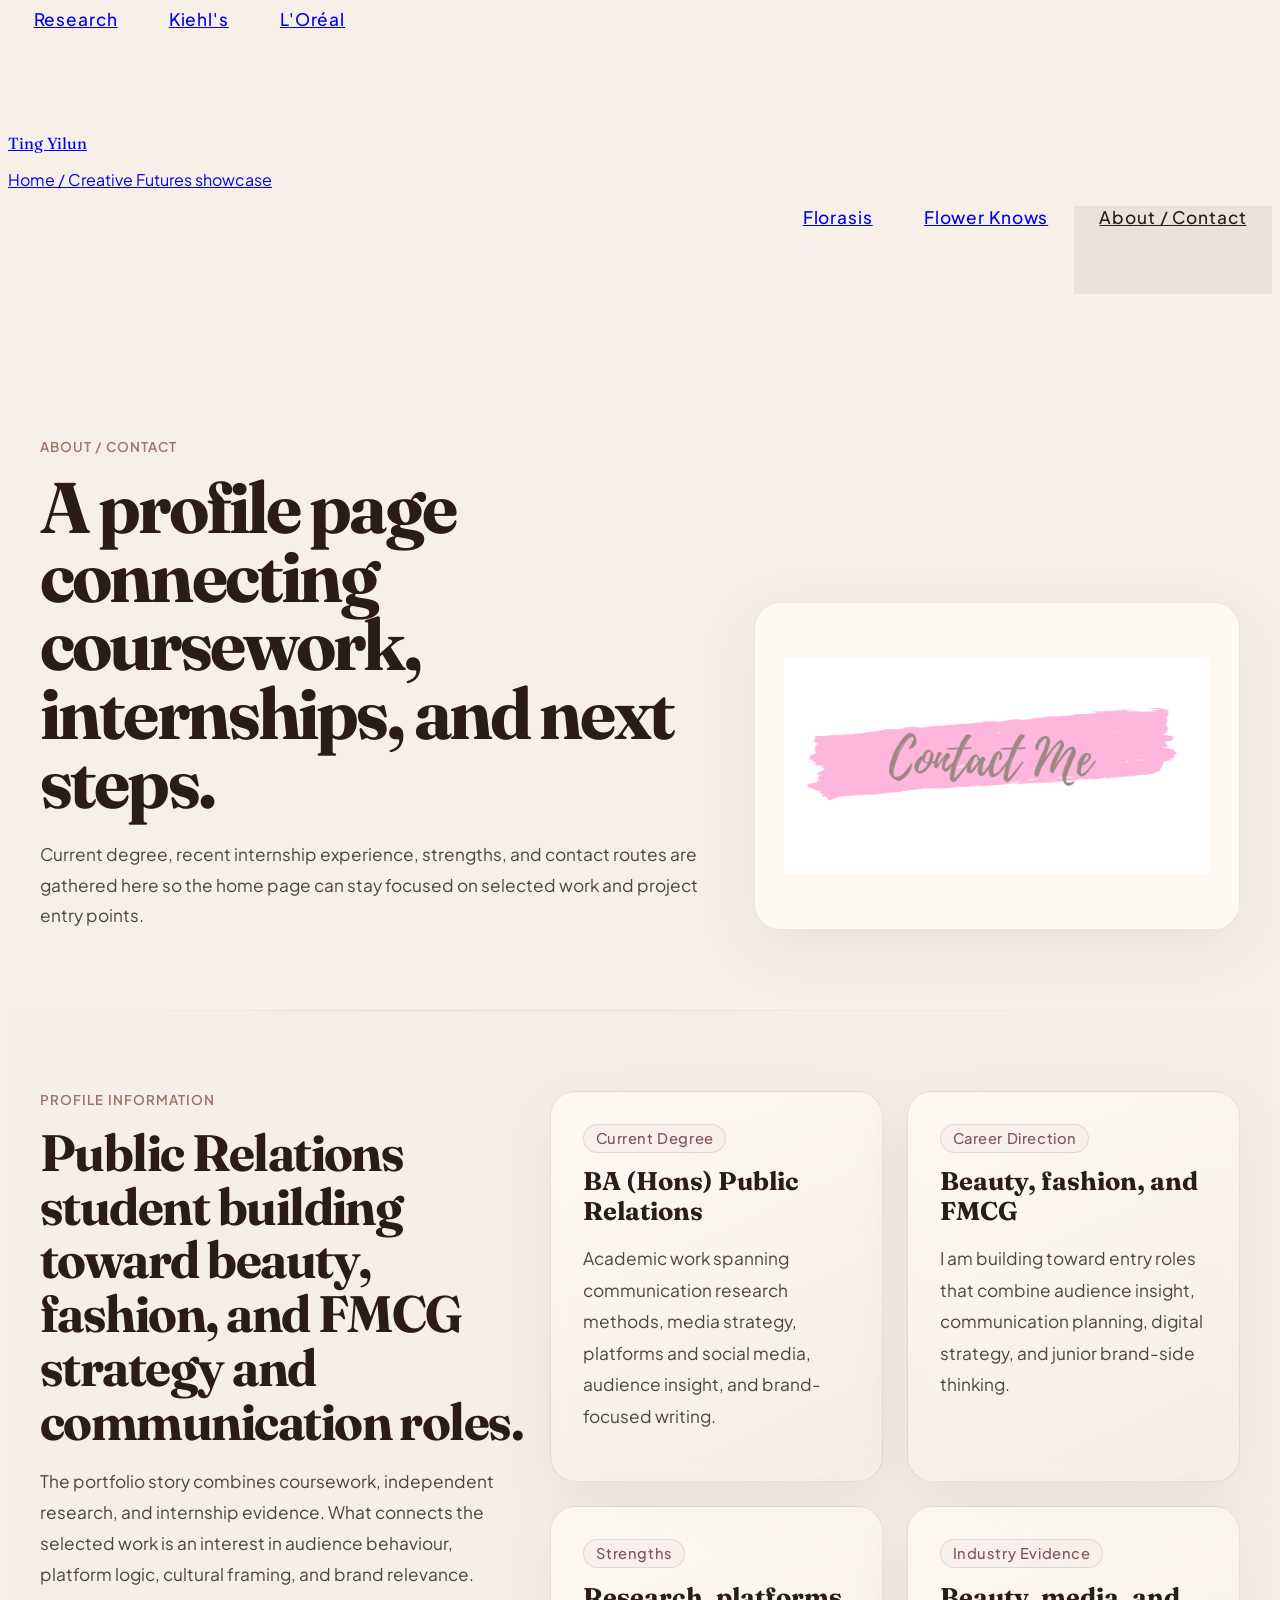
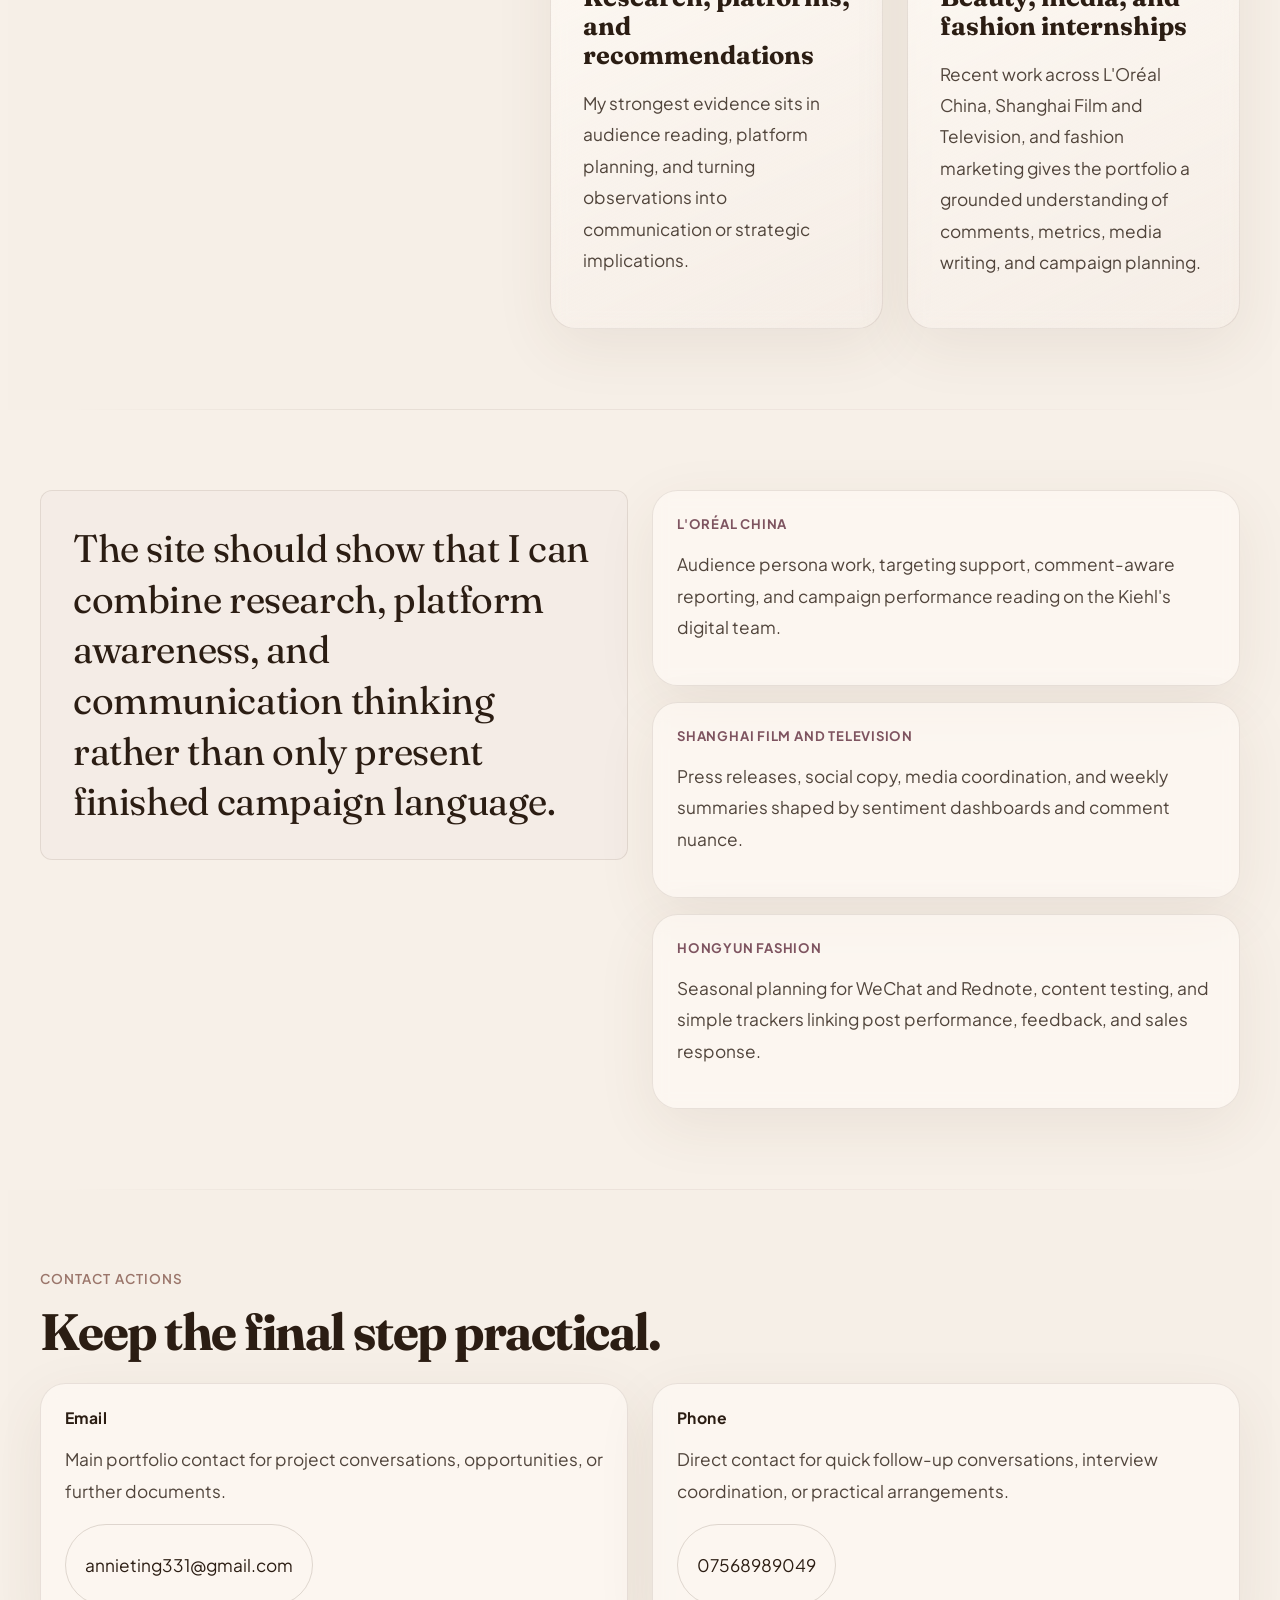
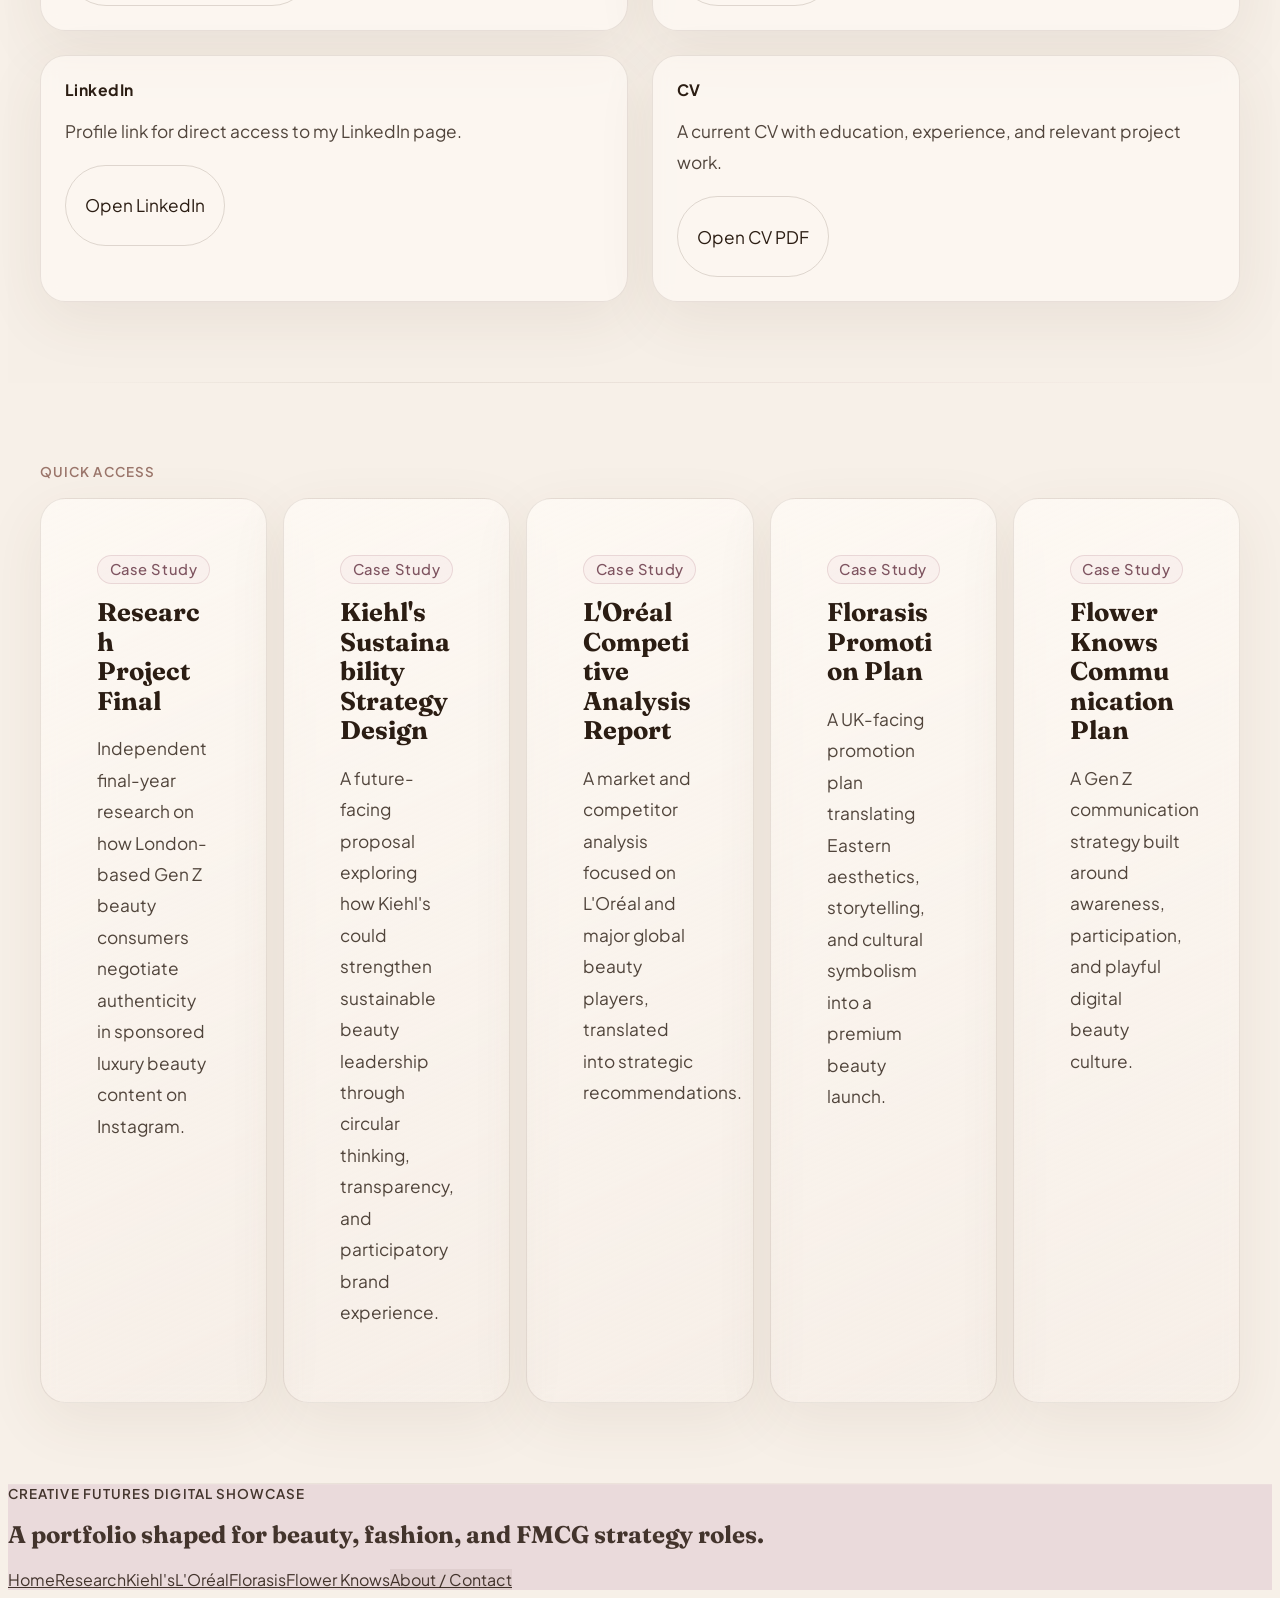
==== about-contact.html @ 06435f76 "Publish portfolio site" ====
<!DOCTYPE html>
<html data-wf-page="65d7726f7df9f04927689c95" data-wf-site="65d7726f7df9f04927689b5a" lang="en">
  <head>
    <meta charset="utf-8" />
    <title>About and Contact | Ting Yilun</title>
    <meta content="About and Contact | Ting Yilun" property="og:title" />
    <meta content="About and Contact | Ting Yilun" property="twitter:title" />
    <meta content="width=device-width, initial-scale=1" name="viewport" />
    <meta name="description" content="About Ting Yilun — background, skills, and contact information." />
    <link rel="preconnect" href="https://fonts.googleapis.com">
    <link rel="preconnect" href="https://fonts.gstatic.com" crossorigin>
    <link href="https://fonts.googleapis.com/css2?family=Fraunces:ital,opsz,wght@0,9..144,300..800;1,9..144,300..800&family=Plus+Jakarta+Sans:ital,wght@0,400;0,500;0,600;0,700;1,400;1,500&display=swap" rel="stylesheet">
    <link href="https://cdn.prod.website-files.com/65d7726f7df9f04927689b5a/css/otello-hotel-travel-light-template.webflow.shared.991d5bfbf.min.css" rel="stylesheet" type="text/css" />
    <script type="text/javascript">
      !function(o,c){var n=c.documentElement,t=&#34; w-mod-&#34;;n.className+=t+&#34;js&#34;,(&#34;ontouchstart&#34;in o||o.DocumentTouch&amp;&amp;c instanceof DocumentTouch)&amp;&amp;(n.className+=t+&#34;touch&#34;)}(window,document);
    </script>
    <link href="https://cdn.prod.website-files.com/65d7726f7df9f04927689b5a/65d793185e2ffe3d8c1e2c2e_asterisk-fill0-wght400-grad0-opsz24%20(1).svg" rel="icon" type="image/svg+xml" />

<style>
  .portfolio-page {
    background: #f7f0e8;
  }
  .section.with-bg-brown-13 {
    background: #eadadb;
  }
  .portfolio-main {
    position: relative;
  }
  .portfolio-section {
    padding: 5rem 2rem;
    border-bottom: 1px solid rgba(91, 69, 52, 0.12);
  }
  .portfolio-shell {
    max-width: 1280px;
    margin: 0 auto;
  }
  .portfolio-grid {
    display: grid;
    grid-template-columns: repeat(12, minmax(0, 1fr));
    gap: 1.5rem;
  }
  .portfolio-eyebrow {
    margin: 0 0 1rem;
    color: #7e624d;
    font-size: 0.84rem;
    line-height: 1.4;
    letter-spacing: 0.05em;
  }
  .portfolio-title {
    margin: 0;
    color: #2b1d13;
    font-size: clamp(2.4rem, 5.5vw, 4.5rem);
    line-height: 0.96;
    letter-spacing: -0.04em;
  }
  .portfolio-subtitle {
    margin: 1.4rem 0 0;
    max-width: 38rem;
    color: rgba(43, 29, 19, 0.78);
    font-size: 1.28rem;
    line-height: 1.75;
  }
  .portfolio-actions {
    display: flex;
    flex-wrap: wrap;
    gap: 0.85rem;
    margin-top: 2rem;
  }
  .portfolio-button,
  .portfolio-button.is-secondary {
    display: inline-flex;
    align-items: center;
    justify-content: center;
    gap: 0.6rem;
    min-height: 3.25rem;
    padding: 0.85rem 1.2rem;
    border: 1px solid rgba(91, 69, 52, 0.18);
    border-radius: 999px;
    color: #2b1d13;
    text-decoration: none;
    transition: transform 220ms ease, background-color 220ms ease, border-color 220ms ease;
  }
  .portfolio-button:hover,
  .portfolio-button.is-secondary:hover {
    transform: translateY(-2px);
    border-color: rgba(91, 69, 52, 0.35);
    background: rgba(255, 255, 255, 0.42);
  }
  .portfolio-button.is-primary {
    background: #2b1d13;
    color: #f7f0e8;
  }
  .portfolio-button.is-primary:hover {
    background: #4e3929;
  }
  .portfolio-media,
  .portfolio-photo-stack,
  .portfolio-card,
  .portfolio-metric,
  .portfolio-panel,
  .portfolio-step,
  .portfolio-signal,
  .portfolio-contact-card,
  .portfolio-link-card {
    background: rgba(255, 251, 246, 0.62);
    border: 1px solid rgba(91, 69, 52, 0.12);
    border-radius: 1.6rem;
    overflow: hidden;
    backdrop-filter: blur(8px);
    box-shadow: 0 18px 60px rgba(85, 58, 35, 0.08);
  }
  .portfolio-media img,
  .portfolio-card img,
  .portfolio-photo-stack img,
  .portfolio-link-card img {
    display: block;
    width: 100%;
    height: 100%;
    object-fit: cover;
  }
  .portfolio-media {
    min-height: 38rem;
  }
  .portfolio-photo-stack {
    min-height: 28rem;
  }
  .contact-me-card {
    min-height: 18rem;
    display: flex;
    align-items: center;
    justify-content: center;
    padding: 1.2rem;
    background: rgba(255, 251, 246, 0.82);
  }
  .contact-me-card img {
    width: 100%;
    height: auto;
    max-height: 13.5rem;
    object-fit: contain;
    object-position: center;
  }
  .portfolio-copy-block {
    padding: 2rem;
  }
  .portfolio-kicker {
    display: inline-flex;
    margin-bottom: 0.9rem;
    padding: 0.38rem 0.72rem;
    border: 1px solid rgba(91, 69, 52, 0.16);
    border-radius: 999px;
    color: #7e624d;
    font-size: 0.92rem;
    line-height: 1;
    letter-spacing: 0.04em;
  }
  .portfolio-card-grid {
    display: grid;
    grid-template-columns: repeat(12, minmax(0, 1fr));
    gap: 1.5rem;
  }
  .portfolio-card {
    color: inherit;
    text-decoration: none;
    transition: transform 240ms ease, border-color 240ms ease;
  }
  .portfolio-card:hover {
    transform: translateY(-4px);
    border-color: rgba(91, 69, 52, 0.28);
  }
  .portfolio-card-copy {
    padding: 1.5rem;
  }
  .portfolio-card h3,
  .portfolio-panel h3,
  .portfolio-step h3,
  .portfolio-link-card h3 {
    margin: 0;
    color: #2b1d13;
    font-size: clamp(1.35rem, 2vw, 2rem);
    line-height: 1.1;
    overflow-wrap: anywhere;
  }
  .portfolio-card p,
  .portfolio-panel p,
  .portfolio-step p,
  .portfolio-contact-card p,
  .portfolio-link-card p,
  .portfolio-signal p,
  .portfolio-metric p {
    color: rgba(43, 29, 19, 0.74);
    font-size: 1.08rem;
    line-height: 1.82;
  }
  .portfolio-chip-row,
  .portfolio-tag-row,
  .portfolio-inline-links {
    display: flex;
    flex-wrap: wrap;
    gap: 0.65rem;
  }
  .portfolio-chip,
  .portfolio-tag {
    display: inline-flex;
    align-items: center;
    min-height: 2rem;
    padding: 0.4rem 0.7rem;
    border-radius: 999px;
    background: rgba(126, 98, 77, 0.1);
    color: #5b4534;
    font-size: 0.8rem;
    line-height: 1.2;
  }
  .portfolio-metric-list,
  .portfolio-steps,
  .portfolio-signal-grid,
  .portfolio-links-grid {
    display: grid;
    gap: 1rem;
  }
  .portfolio-metric,
  .portfolio-step,
  .portfolio-signal,
  .portfolio-contact-card,
  .portfolio-link-card {
    padding: 1.5rem;
  }
  .portfolio-metric strong,
  .portfolio-contact-card strong,
  .portfolio-step strong {
    display: block;
    margin-bottom: 0.45rem;
    color: #2b1d13;
    font-size: 0.98rem;
    letter-spacing: 0.03em;
  }
  .portfolio-panel-grid,
  .portfolio-two-column {
    display: grid;
    grid-template-columns: repeat(2, minmax(0, 1fr));
    gap: 1.5rem;
  }
  .portfolio-quote {
    padding: 2rem;
    border: 1px solid rgba(91, 69, 52, 0.12);
    background: rgba(234, 218, 219, 0.18);
    border-radius: 0.75rem;
    color: #2b1d13;
    font-size: clamp(1.6rem, 3vw, 2.5rem);
    line-height: 1.32;
  }
  .portfolio-section-title {
    margin: 0 0 1rem;
    color: #2b1d13;
    font-size: clamp(2rem, 4vw, 3.4rem);
    line-height: 1.05;
    letter-spacing: -0.03em;
  }
  .portfolio-section-intro {
    max-width: 42rem;
    color: rgba(43, 29, 19, 0.74);
    font-size: 1.08rem;
    line-height: 1.8;
  }
  .portfolio-marquee {
    display: flex;
    flex-wrap: wrap;
    gap: 0.9rem;
    padding-top: 1.25rem;
  }
  .portfolio-marquee span {
    display: inline-flex;
    padding: 0.6rem 0.85rem;
    border: 1px solid rgba(91, 69, 52, 0.14);
    border-radius: 999px;
    color: #5b4534;
    font-size: 0.84rem;
    letter-spacing: 0.1em;
    text-transform: uppercase;
  }
  .portfolio-note {
    color: rgba(43, 29, 19, 0.6);
    font-size: 0.98rem;
  }
  .portfolio-divider {
    width: 100%;
    height: 1px;
    margin: 1.5rem 0;
    background: rgba(91, 69, 52, 0.1);
  }
  .portfolio-footer-note {
    max-width: 24rem;
    color: rgba(43, 29, 19, 0.68);
    font-size: 0.92rem;
    line-height: 1.75;
  }
  .portfolio-image-caption {
    padding: 1rem 1.25rem 1.3rem;
    color: rgba(43, 29, 19, 0.66);
    font-size: 1rem;
    line-height: 1.72;
  }
  .portfolio-link-card {
    text-decoration: none;
    color: inherit;
  }
  .portfolio-link-card:hover {
    border-color: rgba(91, 69, 52, 0.28);
  }
  .portfolio-nav-actions {
    display: flex;
    flex-wrap: wrap;
    gap: 0.8rem;
  }
  .portfolio-nav-stack {
    min-width: 0;
  }
  .portfolio-utility-row,
  .portfolio-link-row {
    display: flex;
    flex-wrap: wrap;
    align-items: center;
    gap: 0;
  }
  .portfolio-utility-row.is-right,
  .portfolio-link-row.is-right {
    justify-content: flex-end;
  }
  .portfolio-utility-row .nav-contact-button,
  .portfolio-link-row .nav-main-link {
    white-space: nowrap;
  }
  .portfolio-link-row .nav-main-link {
    min-height: 5.5rem;
    padding-inline: 1.6rem;
    font-size: 1.08rem;
    letter-spacing: 0.05em;
  }
  .portfolio-utility-row {
    display: none !important;
  }
  .portfolio-utility-row .nav-contact-button {
    min-height: 2.9rem;
  }
  .nav-main-link,
  .nav-contact-button-text,
  .nav-menu-button-text {
    font-weight: 500;
  }
  .nav-contact-button-text,
  .nav-menu-button-text {
    font-size: 0.96rem;
    letter-spacing: 0.04em;
  }
  .menu-main-link {
    font-size: 1.08rem;
    letter-spacing: 0.05em;
  }

  .menu-layout {
    grid-template-columns: 1fr !important;
  }
  .menu-links {
    max-width: 54rem;
    margin: 0 auto;
  }
  .portfolio-link-row .nav-main-link.w--current,
  .footer-main-link.w--current {
    background: rgba(91, 69, 52, 0.08);
    color: #2b1d13;
  }
  .nav-brand .logo-image-default {
    margin-bottom: 0.35rem;
  }
  .portfolio-panel p,
  .portfolio-step p,
  .portfolio-contact-card p,
  .portfolio-subtitle,
  .portfolio-section-intro,
  .portfolio-button,
  .portfolio-button.is-secondary {
    font-size: 1.08rem;
  }
  .portfolio-subtitle,
  .portfolio-section-intro,
  .portfolio-copy-block p,
  .portfolio-metric p,
  .portfolio-step p,
  .portfolio-signal p,
  .portfolio-contact-card p,
  .portfolio-link-card p,
  .portfolio-footer-note {
    color: rgba(43, 29, 19, 0.82);
  }
  .portfolio-subtitle,
  .portfolio-section-intro,
  .portfolio-copy-block p,
  .portfolio-footer-note {
    max-width: 60ch;
  }
  .portfolio-copy-block h3,
  .portfolio-step h3,
  .portfolio-link-card h3 {
    line-height: 1.15;
  }
  .portfolio-link-list {
    display: flex;
    flex-wrap: wrap;
    gap: 1rem;
    margin-top: 1.1rem;
  }
  .portfolio-link-list a {
    color: rgba(43, 29, 19, 0.88);
    text-decoration: none;
    border-bottom: 1px solid rgba(43, 29, 19, 0.24);
    padding-bottom: 0.2rem;
  }
  .portfolio-link-list a:hover {
    border-bottom-color: rgba(43, 29, 19, 0.56);
  }
  .section.with-bg-brown-13 .portfolio-eyebrow,
  .section.with-bg-brown-13 .section-title,
  .section.with-bg-brown-13 .portfolio-footer-note,
  .section.with-bg-brown-13 .footer-main-links-wrapper .footer-main-link,
  .section.with-bg-brown-13 .footer-main-links-wrapper .footer-main-link:visited,
  .section.with-bg-brown-13 .footer-main-links-wrapper .footer-main-link.w--current {
    color: rgba(43, 29, 19, 0.88) !important;
  }
  .section.with-bg-brown-13 .footer-main-section {
    gap: 2rem;
    align-items: end;
  }
  .section.with-bg-brown-13 .footer-main-links-wrapper {
    margin-top: 0;
  }
  @media (max-width: 991px) {
    .portfolio-grid,
    .portfolio-card-grid,
    .portfolio-panel-grid,
    .portfolio-two-column {
      grid-template-columns: 1fr;
    }
    .portfolio-media {
      min-height: 24rem;
    }
    .portfolio-utility-row,
    .portfolio-link-row,
    .portfolio-utility-row.is-right,
    .portfolio-link-row.is-right {
      justify-content: center;
    }
  }

  /* ── Skip link ── */
  .skip-link {
    position: absolute;
    top: -100%;
    left: 1rem;
    z-index: 10000;
    padding: 0.75rem 1.25rem;
    background: #2b1d13;
    color: #f7f0e8;
    text-decoration: none;
    border-radius: 0 0 0.5rem 0.5rem;
    font-size: 0.92rem;
    transition: top 200ms ease;
  }
  .skip-link:focus {
    top: 0;
  }
  /* ── Focus indicators ── */
  .nav-main-link:focus-visible,
  .nav-contact-button:focus-visible,
  .portfolio-button:focus-visible,
  .footer-main-link:focus-visible {
    outline: 2px solid #5b4534;
    outline-offset: 2px;
  }
  /* ── Hide non-functional menu button ── */
  .nav-menu-button {
    display: none !important;
  }

  /* ── Typography: Plus Jakarta Sans + Fraunces ── */
  body,
  p, a, span, li, td, th,
  input, button, select, textarea,
  .paragraph, .text-block,
  .nav-main-link, .nav-contact-button-text, .nav-menu-button-text,
  .menu-main-link, .menu-small-link,
  .footer-main-link,
  .portfolio-button, .portfolio-button.is-secondary,
  .portfolio-eyebrow, .portfolio-kicker,
  .portfolio-chip, .portfolio-tag,
  .portfolio-card p, .portfolio-panel p,
  .portfolio-step p, .portfolio-signal p,
  .portfolio-metric p, .portfolio-contact-card p,
  .portfolio-link-card p,
  .portfolio-subtitle, .portfolio-section-intro,
  .portfolio-copy-block p, .portfolio-footer-note,
  .portfolio-image-caption, .portfolio-note,
  .portfolio-benchmark-table td,
  .portfolio-benchmark-note,
  .stay-description, .home-hero-description-text {
    font-family: 'Plus Jakarta Sans', -apple-system, BlinkMacSystemFont, sans-serif !important;
  }
  h1, h2, h3, h4, h5, h6,
  .home-hero-heading,
  .section-title,
  .large-title,
  .portfolio-title,
  .portfolio-section-title,
  .portfolio-quote,
  .brand-name-text,
  .stay-title,
  .cart-product-title,
  .portfolio-card h3, .portfolio-panel h3,
  .portfolio-step h3, .portfolio-link-card h3,
  .portfolio-benchmark-dimension {
    font-family: 'Fraunces', Georgia, 'Times New Roman', serif !important;
  }
  /* ── Visual Upgrade: Editorial Polish ── */
  /* Alternating section tints */
  .portfolio-section:nth-child(even) {
    background: rgba(234, 218, 219, 0.05);
  }
  /* Enhanced kickers */
  .portfolio-kicker {
    background: rgba(243, 223, 228, 0.32) !important;
    border-color: rgba(191, 147, 155, 0.28) !important;
    color: #7e5460 !important;
    font-weight: 500;
  }
  /* Enhanced eyebrow */
  .portfolio-eyebrow {
    color: #9b766b !important;
    text-transform: uppercase;
    font-weight: 600;
    letter-spacing: 0.08em !important;
  }
  /* Step / Signal / Metric card hover */
  .portfolio-step,
  .portfolio-signal,
  .portfolio-metric {
    transition: transform 260ms ease, box-shadow 260ms ease, border-color 260ms ease;
  }
  .portfolio-step:hover,
  .portfolio-signal:hover,
  .portfolio-metric:hover {
    transform: translateY(-3px);
    box-shadow: 0 22px 56px rgba(85, 58, 35, 0.12);
    border-color: rgba(191, 147, 155, 0.25);
  }
  /* Image subtle zoom on hover */
  .portfolio-media img,
  .portfolio-photo-stack img {
    transition: transform 600ms cubic-bezier(0.25, 0.46, 0.45, 0.94);
  }
  .portfolio-media:hover img,
  .portfolio-photo-stack:hover img {
    transform: scale(1.02);
  }
  /* Chip/tag enhancement */
  .portfolio-chip {
    background: linear-gradient(135deg, rgba(191, 147, 155, 0.14), rgba(126, 98, 77, 0.1)) !important;
    border: 1px solid rgba(191, 147, 155, 0.18);
    font-weight: 500;
  }
  /* Quote editorial style */
  .portfolio-quote {
    font-style: normal !important;
    font-variation-settings: 'opsz' 48;
    letter-spacing: -0.01em;
  }
  /* Section title italic accent */
  .portfolio-section-title {
    font-style: normal;
    font-variation-settings: 'opsz' 72;
  }
  /* Gradient section dividers */
  .portfolio-section {
    border-bottom-color: transparent !important;
    border-image: linear-gradient(to right, transparent 5%, rgba(91, 69, 52, 0.1) 30%, rgba(191, 147, 155, 0.1) 70%, transparent 95%) 1 !important;
  }
  /* Card/panel polish */
  .portfolio-card,
  .portfolio-panel,
  .portfolio-link-card {
    background: linear-gradient(155deg, rgba(255, 251, 246, 0.75), rgba(243, 223, 228, 0.06)) !important;
  }
  /* Primary button gradient */
  .portfolio-button.is-primary {
    background: linear-gradient(135deg, #2b1d13, #4e3929) !important;
    box-shadow: 0 8px 24px rgba(43, 29, 19, 0.18);
  }
  .portfolio-button.is-primary:hover {
    background: linear-gradient(135deg, #3d2a1d, #5e4838) !important;
    box-shadow: 0 12px 32px rgba(43, 29, 19, 0.26);
  }
  /* Metric card strong label */
  .portfolio-metric strong,
  .portfolio-step strong {
    color: #7e5460 !important;
    text-transform: uppercase;
    letter-spacing: 0.06em !important;
    font-size: 0.82rem !important;
  }
  /* Next/Prev project card hover */
  .portfolio-link-card {
    transition: transform 280ms ease, box-shadow 280ms ease, border-color 280ms ease !important;
  }
  .portfolio-link-card:hover {
    transform: translateY(-4px) !important;
    box-shadow: 0 24px 64px rgba(85, 58, 35, 0.14) !important;
    border-color: rgba(191, 147, 155, 0.3) !important;
  }
  /* Footer warmth */
  .footer-main-section {
    border-top: 1px solid rgba(247, 240, 232, 0.12);
  }
  .footer-main-link {
    transition: color 200ms ease, opacity 200ms ease;
  }
  .footer-main-link:hover {
    opacity: 0.8;
  }
  /* Benchmark table polish */
  .portfolio-benchmark-table th {
    background: rgba(243, 223, 228, 0.28) !important;
    font-weight: 600;
    text-transform: uppercase;
    letter-spacing: 0.04em;
    font-size: 0.84rem !important;
  }
  .portfolio-benchmark-table tr:hover td {
    background: rgba(243, 223, 228, 0.06);
  }
</style>
  </head>
  <body class="portfolio-page">
    <a href="#main-content" class="skip-link">Skip to content</a>
    <div class="page-wrapper">
      <div data-animation="default" data-collapse="none" data-duration="0" data-easing="ease" data-easing2="ease" role="banner" class="nav w-nav">
  <div class="nav-menu-button">
    <div class="nav-menu-button-icon">
      <div class="menu-button-line is-1st"></div>
      <div class="menu-button-line is-2nd"></div>
      <div class="menu-button-line is-3rd"></div>
    </div>
    <div class="nav-menu-button-text">Menu</div>
  </div>
  <div class="nav-main">
    <div class="nav-main-wrapper is-on-left portfolio-nav-stack">
      <div class="portfolio-utility-row">
        <a href="mailto:annieting331@gmail.com" class="nav-contact-button w-inline-block"><div class="nav-contact-button-text">annieting331@gmail.com</div></a>
        <a href="https://www.linkedin.com/in/annie-ting-5a92a1346/" target="_blank" rel="noopener noreferrer" class="nav-contact-button w-inline-block"><div class="nav-contact-button-text">LinkedIn</div></a>
      </div>
      <div class="portfolio-link-row"><a href="research-project.html" class="nav-main-link">Research</a><a href="kiehls-sustainability.html" class="nav-main-link">Kiehl's</a><a href="loreal-competitive-analysis.html" class="nav-main-link">L'Oréal</a></div>
    </div>
    <a href="index.html" class="nav-brand w-nav-brand">
      <img src="https://cdn.prod.website-files.com/65d7726f7df9f04927689b5a/65d793185e2ffe3d8c1e2c2e_asterisk-fill0-wght400-grad0-opsz24%20(1).svg" loading="lazy" alt="" class="logo-image-default" />
      <p class="brand-name-text">Ting Yilun</p>
      <p class="brand-slogan">Home / Creative Futures showcase</p>
    </a>
    <div class="nav-main-wrapper portfolio-nav-stack">
      <div class="portfolio-utility-row is-right">
        <a href="about-contact.html#contact-actions" class="nav-contact-button w-inline-block"><div class="nav-contact-button-text">Contact</div></a>
        <a href="CV-Ting-Yilun-PIE.pdf" target="_blank" rel="noopener noreferrer" class="nav-contact-button w-inline-block"><div class="nav-contact-button-text">CV</div></a>
      </div>
      <div class="portfolio-link-row is-right"><a href="florasis-promotion-plan.html" class="nav-main-link">Florasis</a><a href="flower-knows-communication-plan.html" class="nav-main-link">Flower Knows</a><a href="about-contact.html" aria-current="page" class="nav-main-link w--current">About / Contact</a></div>
    </div>
  </div>
</div>
      <main id="main-content">
        <div class="portfolio-main">
      <section class="portfolio-section" style="padding-top: 9rem;">
        <div class="portfolio-shell portfolio-grid" style="align-items:end;">
          <div style="grid-column: span 7;">
            <p class="portfolio-eyebrow">About / Contact</p>
            <h1 class="portfolio-title" style="font-size: clamp(2.8rem, 5.6vw, 5.2rem);">A profile page connecting coursework, internships, and next steps.</h1>
            <p class="portfolio-subtitle">Current degree, recent internship experience, strengths, and contact routes are gathered here so the home page can stay focused on selected work and project entry points.</p>
          </div>
          <div style="grid-column: span 5;">
            <div class="portfolio-photo-stack contact-me-card">
              <img src="assets/editorial-home/contact-me-brush.png" alt="Contact Me banner graphic" />
            </div>
          </div>
        </div>
      </section>

      <section class="portfolio-section">
        <div class="portfolio-shell portfolio-grid" style="align-items:start;">
          <div style="grid-column: span 5;">
            <p class="portfolio-eyebrow">Profile Information</p>
            <h2 class="portfolio-section-title">Public Relations student building toward beauty, fashion, and FMCG strategy and communication roles.</h2>
            <p class="portfolio-section-intro">The portfolio story combines coursework, independent research, and internship evidence. What connects the selected work is an interest in audience behaviour, platform logic, cultural framing, and brand relevance.</p>
          </div>
          <div style="grid-column: span 7;">
            <div class="portfolio-panel-grid">
              <div class="portfolio-panel"><div class="portfolio-copy-block"><div class="portfolio-kicker">Current Degree</div><h3>BA (Hons) Public Relations</h3><p>Academic work spanning communication research methods, media strategy, platforms and social media, audience insight, and brand-focused writing.</p></div></div>
              <div class="portfolio-panel"><div class="portfolio-copy-block"><div class="portfolio-kicker">Career Direction</div><h3>Beauty, fashion, and FMCG</h3><p>I am building toward entry roles that combine audience insight, communication planning, digital strategy, and junior brand-side thinking.</p></div></div>
              <div class="portfolio-panel"><div class="portfolio-copy-block"><div class="portfolio-kicker">Strengths</div><h3>Research, platforms, and recommendations</h3><p>My strongest evidence sits in audience reading, platform planning, and turning observations into communication or strategic implications.</p></div></div>
              <div class="portfolio-panel"><div class="portfolio-copy-block"><div class="portfolio-kicker">Industry Evidence</div><h3>Beauty, media, and fashion internships</h3><p>Recent work across L'Or&eacute;al China, Shanghai Film and Television, and fashion marketing gives the portfolio a grounded understanding of comments, metrics, media writing, and campaign planning.</p></div></div>
            </div>
          </div>
        </div>
      </section>

      <section class="portfolio-section">
        <div class="portfolio-shell portfolio-grid" style="align-items:start;">
          <div style="grid-column: span 6;">
            <div class="portfolio-quote">The site should show that I can combine research, platform awareness, and communication thinking rather than only present finished campaign language.</div>
          </div>
          <div style="grid-column: span 6;">
            <div class="portfolio-steps">
              <div class="portfolio-step"><strong>L'Or&eacute;al China</strong><p>Audience persona work, targeting support, comment-aware reporting, and campaign performance reading on the Kiehl's digital team.</p></div>
              <div class="portfolio-step"><strong>Shanghai Film and Television</strong><p>Press releases, social copy, media coordination, and weekly summaries shaped by sentiment dashboards and comment nuance.</p></div>
              <div class="portfolio-step"><strong>Hongyun Fashion</strong><p>Seasonal planning for WeChat and Rednote, content testing, and simple trackers linking post performance, feedback, and sales response.</p></div>
            </div>
          </div>
        </div>
      </section>

      <section class="portfolio-section" id="contact-actions">
        <div class="portfolio-shell">
          <p class="portfolio-eyebrow">Contact Actions</p>
          <h2 class="portfolio-section-title">Keep the final step practical.</h2>
          <div class="portfolio-panel-grid" style="margin-top: 1.5rem;"><div class="portfolio-contact-card"><strong>Email</strong><p>Main portfolio contact for project conversations, opportunities, or further documents.</p><div class="portfolio-inline-links"><a href="mailto:annieting331@gmail.com" class="portfolio-button is-secondary">annieting331@gmail.com</a></div></div>
<div class="portfolio-contact-card"><strong>Phone</strong><p>Direct contact for quick follow-up conversations, interview coordination, or practical arrangements.</p><div class="portfolio-inline-links"><a href="tel:+447568989049" class="portfolio-button is-secondary">07568989049</a></div></div>
<div class="portfolio-contact-card"><strong>LinkedIn</strong><p>Profile link for direct access to my LinkedIn page.</p><div class="portfolio-inline-links"><a href="https://www.linkedin.com/in/annie-ting-5a92a1346/" class="portfolio-button is-secondary" target="_blank" rel="noopener noreferrer">Open LinkedIn</a></div></div>
<div class="portfolio-contact-card"><strong>CV</strong><p>A current CV with education, experience, and relevant project work.</p><div class="portfolio-inline-links"><a href="CV-Ting-Yilun-PIE.pdf" class="portfolio-button is-secondary" target="_blank" rel="noopener noreferrer">Open CV PDF</a></div></div></div>
        </div>
      </section>

      <section class="portfolio-section">
        <div class="portfolio-shell">
          <p class="portfolio-eyebrow">Quick Access</p>
          <div class="portfolio-links-grid" style="grid-template-columns: repeat(5, minmax(0, 1fr));"><a href="research-project.html" class="portfolio-link-card"><div class="portfolio-copy-block"><div class="portfolio-kicker">Case Study</div><h3>Research Project Final</h3><p>Independent final-year research on how London-based Gen Z beauty consumers negotiate authenticity in sponsored luxury beauty content on Instagram.</p></div></a><a href="kiehls-sustainability.html" class="portfolio-link-card"><div class="portfolio-copy-block"><div class="portfolio-kicker">Case Study</div><h3>Kiehl&#x27;s Sustainability Strategy Design</h3><p>A future-facing proposal exploring how Kiehl&#x27;s could strengthen sustainable beauty leadership through circular thinking, transparency, and participatory brand experience.</p></div></a><a href="loreal-competitive-analysis.html" class="portfolio-link-card"><div class="portfolio-copy-block"><div class="portfolio-kicker">Case Study</div><h3>L&#x27;Oréal Competitive Analysis Report</h3><p>A market and competitor analysis focused on L&#x27;Oréal and major global beauty players, translated into strategic recommendations.</p></div></a><a href="florasis-promotion-plan.html" class="portfolio-link-card"><div class="portfolio-copy-block"><div class="portfolio-kicker">Case Study</div><h3>Florasis Promotion Plan</h3><p>A UK-facing promotion plan translating Eastern aesthetics, storytelling, and cultural symbolism into a premium beauty launch.</p></div></a><a href="flower-knows-communication-plan.html" class="portfolio-link-card"><div class="portfolio-copy-block"><div class="portfolio-kicker">Case Study</div><h3>Flower Knows Communication Plan</h3><p>A Gen Z communication strategy built around awareness, participation, and playful digital beauty culture.</p></div></a></div>
        </div>
      </section>
    </div>
        <section class="section with-bg-brown-13">
  <div class="portfolio-shell">
    <div class="footer-main-section">
      <div>
        <p class="portfolio-eyebrow">Creative Futures Digital Showcase</p>
        <h2 class="section-title" style="margin-top:0;">A portfolio shaped for beauty, fashion, and FMCG strategy roles.</h2>
      </div>
      <div class="footer-main-links-wrapper"><a href="index.html" class="footer-main-link">Home</a><a href="research-project.html" class="footer-main-link">Research</a><a href="kiehls-sustainability.html" class="footer-main-link">Kiehl's</a><a href="loreal-competitive-analysis.html" class="footer-main-link">L'Oréal</a><a href="florasis-promotion-plan.html" class="footer-main-link">Florasis</a><a href="flower-knows-communication-plan.html" class="footer-main-link">Flower Knows</a><a href="about-contact.html" class="footer-main-link w--current">About / Contact</a></div>
    </div>
  </div>
</section>
      </main>
    </div>
    <script src="https://d3e54v103j8qbb.cloudfront.net/js/jquery-3.5.1.min.dc5e7f18c8.js?site=65d7726f7df9f04927689b5a" type="text/javascript" integrity="sha256-9/aliU8dGd2tb6OSsuzixeV4y/faTqgFtohetphbbj0=" crossorigin="anonymous"></script>
<script src="https://cdn.prod.website-files.com/65d7726f7df9f04927689b5a/js/webflow.schunk.0e77e8610c42c2bf.js" type="text/javascript"></script>
<script src="https://cdn.prod.website-files.com/65d7726f7df9f04927689b5a/js/webflow.schunk.a620015e8640da57.js" type="text/javascript"></script>
<script src="https://cdn.prod.website-files.com/65d7726f7df9f04927689b5a/js/webflow.faaaf358.60dcd9db4a1deb93.js" type="text/javascript"></script>
  </body>
</html>
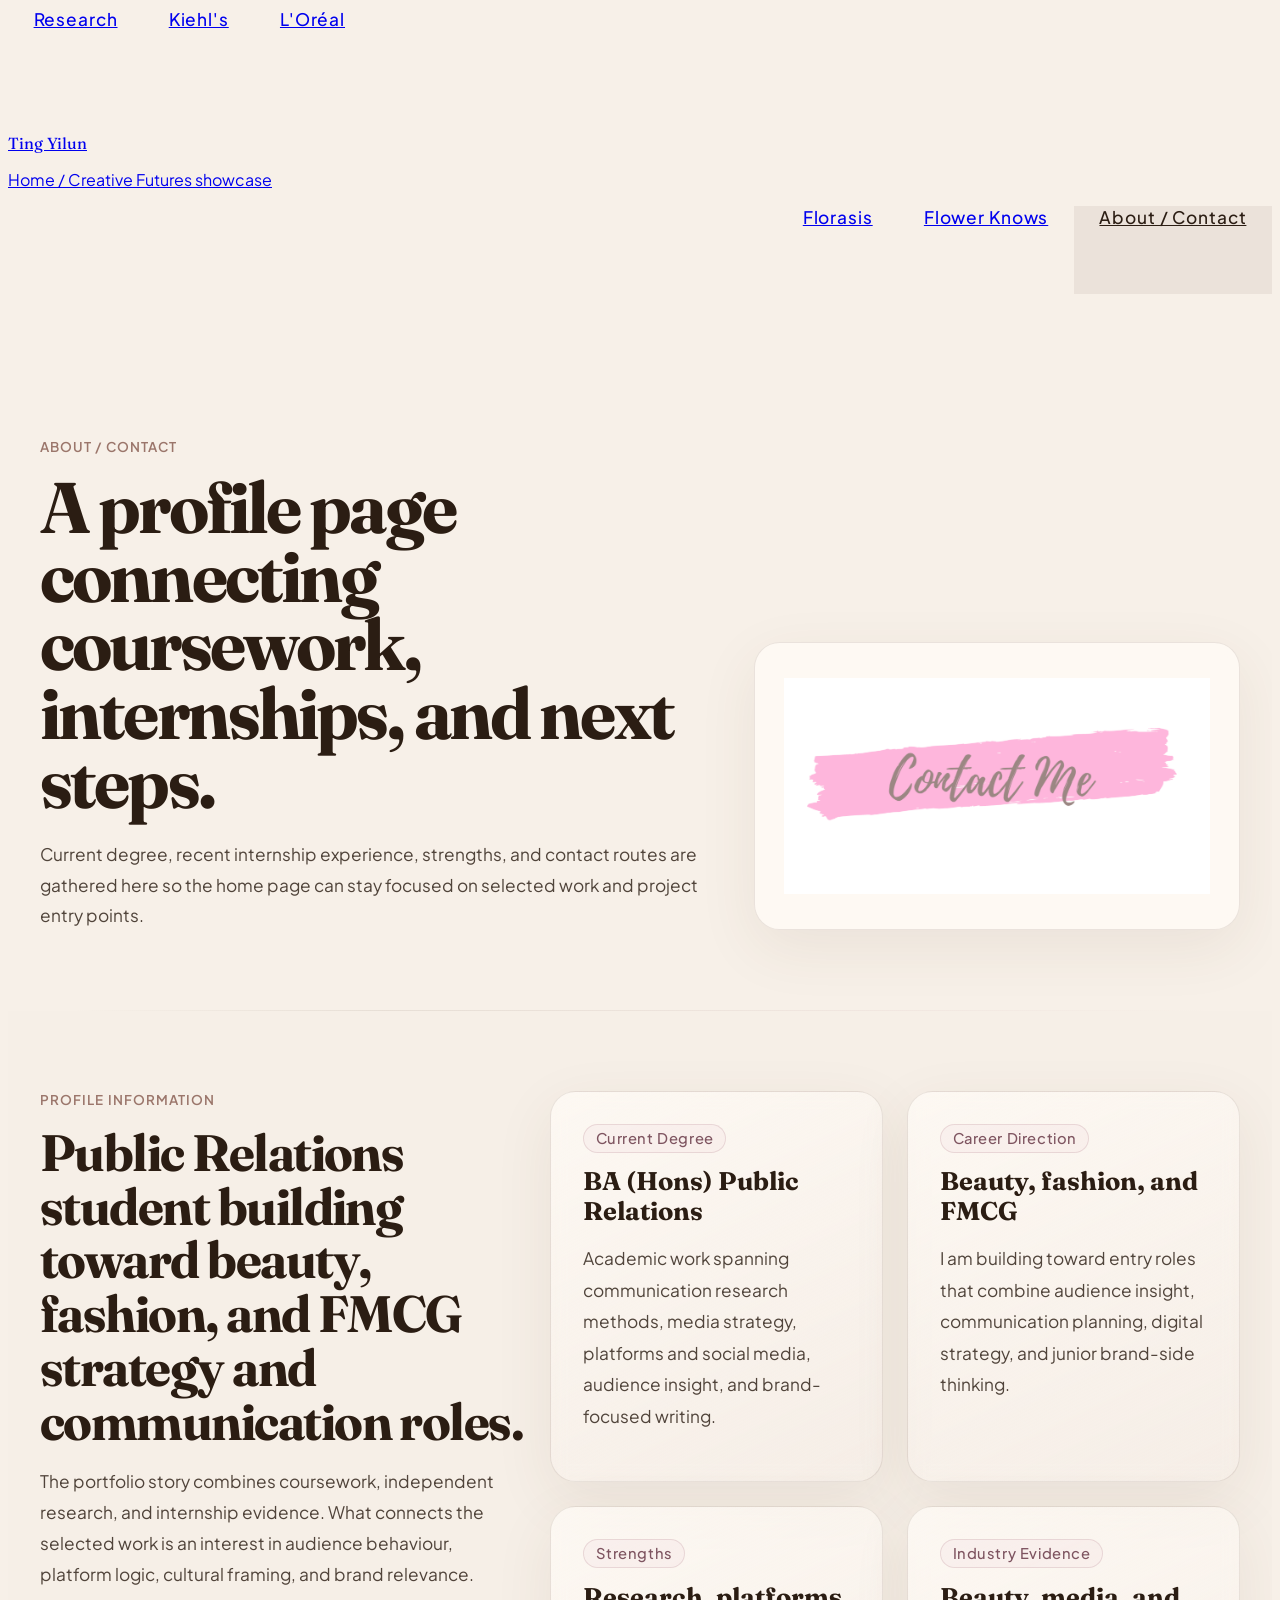
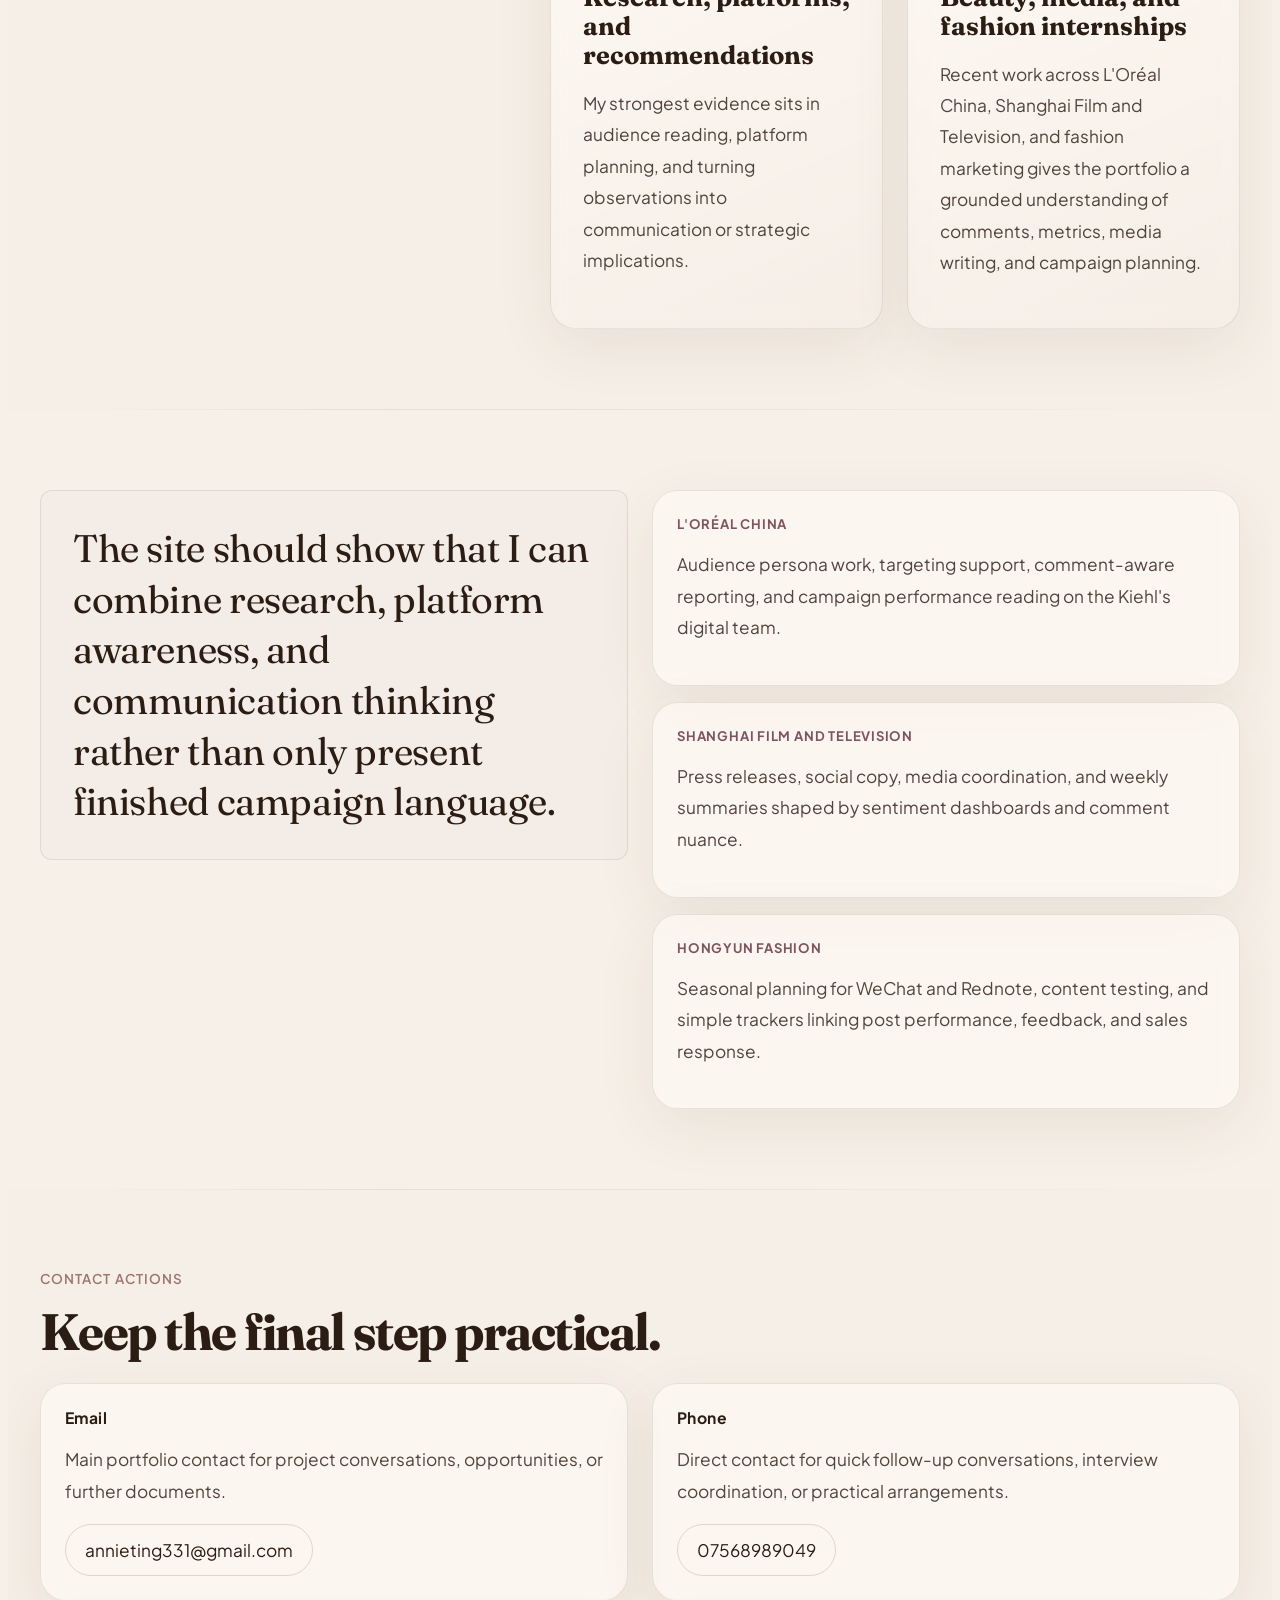
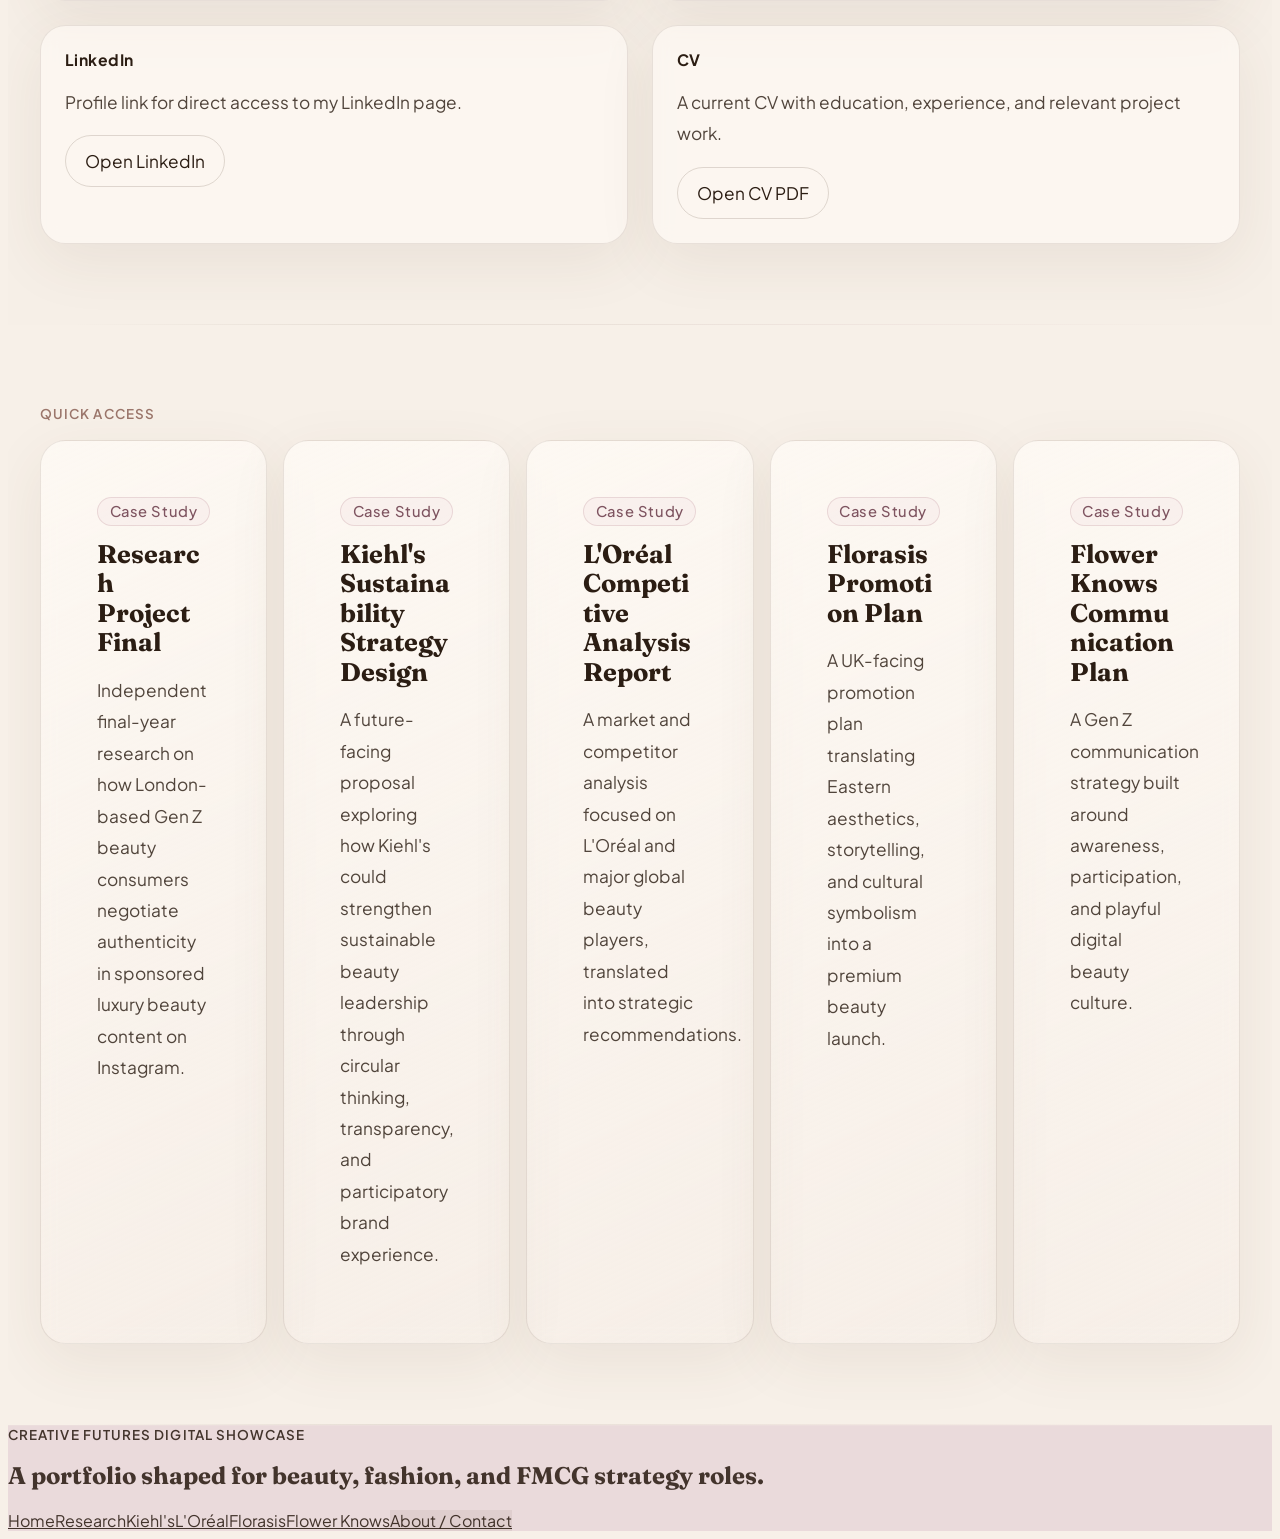
==== commit 23441a74: "Improve iPhone layout stability" ====
--- a/about-contact.html
+++ b/about-contact.html
@@ -11,6 +11,7 @@
     <link rel="preconnect" href="https://fonts.gstatic.com" crossorigin>
     <link href="https://fonts.googleapis.com/css2?family=Fraunces:ital,opsz,wght@0,9..144,300..800;1,9..144,300..800&family=Plus+Jakarta+Sans:ital,wght@0,400;0,500;0,600;0,700;1,400;1,500&display=swap" rel="stylesheet">
     <link href="https://cdn.prod.website-files.com/65d7726f7df9f04927689b5a/css/otello-hotel-travel-light-template.webflow.shared.991d5bfbf.min.css" rel="stylesheet" type="text/css" />
+    <link href="mobile-adapt.css" rel="stylesheet" type="text/css" />
     <script type="text/javascript">
       !function(o,c){var n=c.documentElement,t=&#34; w-mod-&#34;;n.className+=t+&#34;js&#34;,(&#34;ontouchstart&#34;in o||o.DocumentTouch&amp;&amp;c instanceof DocumentTouch)&amp;&amp;(n.className+=t+&#34;touch&#34;)}(window,document);
     </script>
--- a/mobile-adapt.css
+++ b/mobile-adapt.css
@@ -0,0 +1,252 @@
+html {
+  -webkit-text-size-adjust: 100%;
+  text-size-adjust: 100%;
+}
+
+*,
+*::before,
+*::after {
+  box-sizing: border-box;
+}
+
+img,
+svg,
+video,
+canvas {
+  max-width: 100%;
+  height: auto;
+}
+
+body {
+  overflow-x: hidden;
+}
+
+.page-wrapper {
+  overflow-x: clip;
+}
+
+@media (max-width: 991px) {
+  body.portfolio-page .portfolio-grid,
+  body.portfolio-page .portfolio-card-grid,
+  body.portfolio-page .portfolio-panel-grid,
+  body.portfolio-page .portfolio-two-column,
+  body.portfolio-page .portfolio-links-grid {
+    grid-template-columns: 1fr !important;
+  }
+
+  body.portfolio-page .portfolio-grid > div[style*="grid-column"] {
+    grid-column: 1 / -1 !important;
+  }
+
+  body.portfolio-page [style*="position: sticky"] {
+    position: static !important;
+    top: auto !important;
+  }
+
+  body.portfolio-page .footer-main-links-wrapper {
+    display: grid !important;
+    grid-template-columns: repeat(2, minmax(0, 1fr));
+    gap: 0.75rem !important;
+  }
+}
+
+@media (max-width: 767px) {
+  body.portfolio-page .nav-menu-button {
+    display: none !important;
+  }
+
+  body.portfolio-page .nav-main {
+    display: flex !important;
+    flex-direction: column;
+    gap: 0.9rem;
+    grid-template-columns: 1fr !important;
+    padding-block: 1rem 0.35rem;
+  }
+
+  body.portfolio-page .nav-main-wrapper,
+  body.portfolio-page .nav-main-wrapper.is-on-left,
+  body.portfolio-page .portfolio-nav-stack {
+    width: 100% !important;
+    min-width: 0;
+  }
+
+  body.portfolio-page .nav-brand {
+    order: -1;
+    margin-inline: auto;
+    text-align: center;
+  }
+
+  body.portfolio-page .portfolio-link-row,
+  body.portfolio-page .portfolio-link-row.is-right,
+  body.portfolio-page .portfolio-utility-row,
+  body.portfolio-page .portfolio-utility-row.is-right {
+    display: flex !important;
+    flex-wrap: wrap;
+    justify-content: center !important;
+    gap: 0.55rem !important;
+  }
+
+  body.portfolio-page .portfolio-section {
+    padding: 3rem 1rem !important;
+  }
+
+  body.portfolio-page .portfolio-shell {
+    width: min(100%, 40rem) !important;
+  }
+
+  body.portfolio-page .portfolio-title {
+    font-size: clamp(2.2rem, 11vw, 3.6rem) !important;
+    line-height: 1 !important;
+  }
+
+  body.portfolio-page .portfolio-section-title,
+  body.portfolio-page .section-title,
+  body.portfolio-page .large-title {
+    font-size: clamp(1.95rem, 8vw, 3rem) !important;
+    line-height: 1.05 !important;
+  }
+
+  body.portfolio-page .brand-name-text {
+    font-size: clamp(1.45rem, 7vw, 2.1rem) !important;
+  }
+
+  body.portfolio-page .brand-slogan,
+  body.portfolio-page .portfolio-subtitle,
+  body.portfolio-page .portfolio-section-intro,
+  body.portfolio-page .portfolio-copy-block p,
+  body.portfolio-page .portfolio-panel p,
+  body.portfolio-page .portfolio-card p,
+  body.portfolio-page .portfolio-step p,
+  body.portfolio-page .portfolio-signal p,
+  body.portfolio-page .portfolio-metric p,
+  body.portfolio-page .portfolio-link-card p,
+  body.portfolio-page .portfolio-contact-card p,
+  body.portfolio-page .portfolio-image-caption,
+  body.portfolio-page .portfolio-note {
+    font-size: 1rem !important;
+    line-height: 1.7 !important;
+  }
+
+  body.portfolio-page .nav-main-link,
+  body.portfolio-page .nav-contact-button,
+  body.portfolio-page .footer-main-link,
+  body.portfolio-page .portfolio-button {
+    min-height: 44px !important;
+  }
+
+  body.portfolio-page .nav-main-link {
+    padding: 0.78rem 1rem !important;
+    font-size: 0.94rem !important;
+    letter-spacing: 0.03em !important;
+  }
+
+  body.portfolio-page .nav-contact-button {
+    padding-inline: 1rem !important;
+  }
+
+  body.portfolio-page .portfolio-actions,
+  body.portfolio-page .portfolio-inline-links {
+    display: flex;
+    flex-direction: column;
+    align-items: stretch;
+    gap: 0.75rem !important;
+  }
+
+  body.portfolio-page .portfolio-actions .portfolio-button,
+  body.portfolio-page .portfolio-inline-links .portfolio-button,
+  body.portfolio-page .footer-main-link {
+    width: 100%;
+    justify-content: center;
+  }
+
+  body.portfolio-page .portfolio-metric-list,
+  body.portfolio-page .portfolio-steps,
+  body.portfolio-page .portfolio-chip-row {
+    gap: 0.85rem !important;
+  }
+
+  body.portfolio-page .portfolio-media {
+    min-height: min(62vw, 22rem) !important;
+  }
+
+  body.portfolio-page .portfolio-image-caption {
+    position: static !important;
+    margin-top: 0.75rem !important;
+  }
+
+  body.portfolio-page .portfolio-photo-stack,
+  body.portfolio-page .portfolio-media,
+  body.portfolio-page .portfolio-panel,
+  body.portfolio-page .portfolio-link-card,
+  body.portfolio-page .portfolio-contact-card {
+    border-radius: 1.25rem !important;
+  }
+
+  body.portfolio-page .footer-main-links-wrapper {
+    grid-template-columns: 1fr !important;
+  }
+
+  body:not(.portfolio-page) .footer-background-images,
+  body:not(.portfolio-page) .contact-brush-banner {
+    display: none !important;
+  }
+
+  body:not(.portfolio-page) .footer-main-links-wrapper {
+    display: grid !important;
+    grid-template-columns: repeat(2, minmax(0, 1fr));
+    gap: 0.65rem !important;
+  }
+
+  body:not(.portfolio-page) .footer-main-link {
+    display: flex !important;
+    align-items: center;
+    justify-content: center;
+    min-height: 44px !important;
+    padding: 0.85rem 0.7rem !important;
+  }
+
+  body:not(.portfolio-page) .fullscreen-menu.is-open {
+    padding: 1rem;
+  }
+
+  body:not(.portfolio-page) .menu-layout {
+    gap: 1.25rem;
+  }
+
+  body:not(.portfolio-page) .menu-main-link,
+  body:not(.portfolio-page) .menu-small-link {
+    min-height: 44px;
+  }
+}
+
+@media (max-width: 479px) {
+  body.portfolio-page .portfolio-section {
+    padding: 2.4rem 0.9rem !important;
+  }
+
+  body.portfolio-page .portfolio-shell {
+    width: 100% !important;
+  }
+
+  body.portfolio-page .portfolio-link-row,
+  body.portfolio-page .portfolio-link-row.is-right,
+  body.portfolio-page .portfolio-utility-row,
+  body.portfolio-page .portfolio-utility-row.is-right {
+    gap: 0.45rem !important;
+  }
+
+  body.portfolio-page .nav-main-link,
+  body.portfolio-page .nav-contact-button {
+    width: 100%;
+    justify-content: center;
+  }
+
+  body.portfolio-page .portfolio-button,
+  body.portfolio-page .portfolio-button.is-secondary {
+    width: 100%;
+  }
+
+  body:not(.portfolio-page) .footer-main-links-wrapper {
+    grid-template-columns: 1fr !important;
+  }
+}
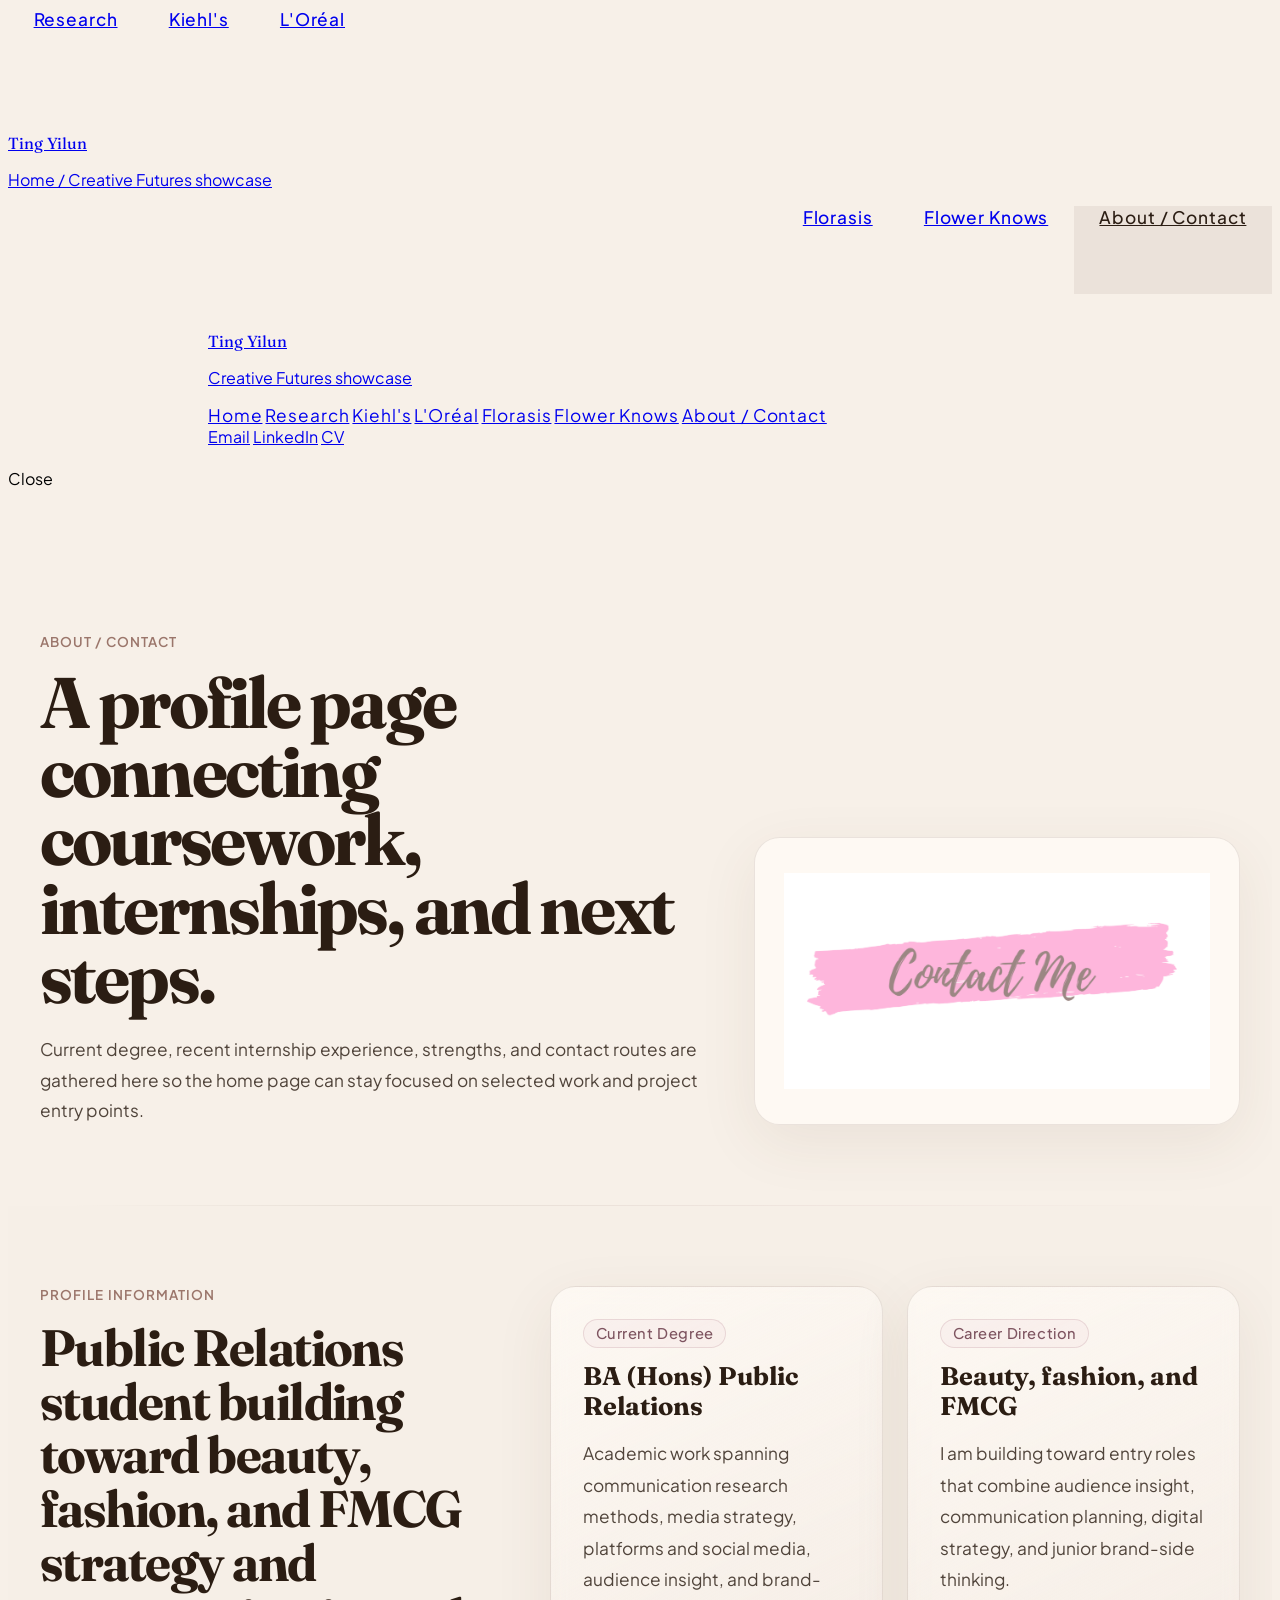
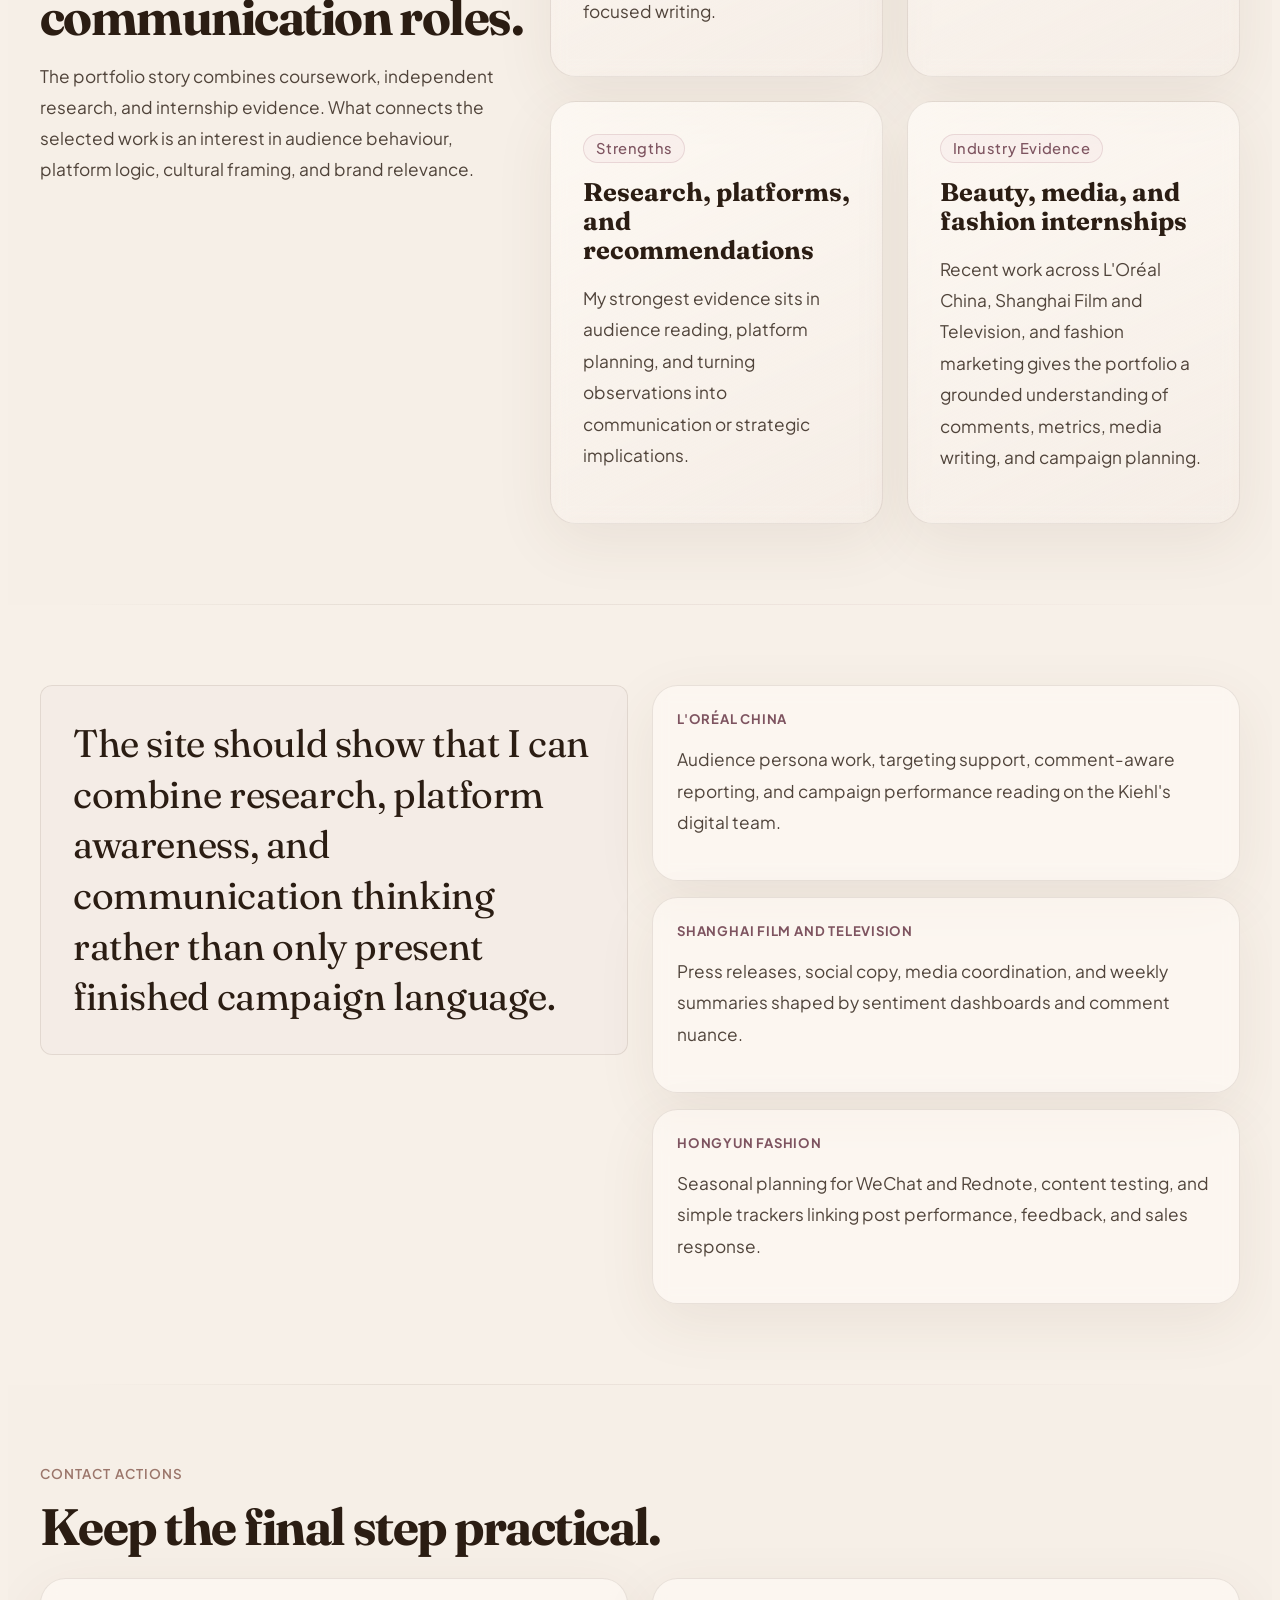
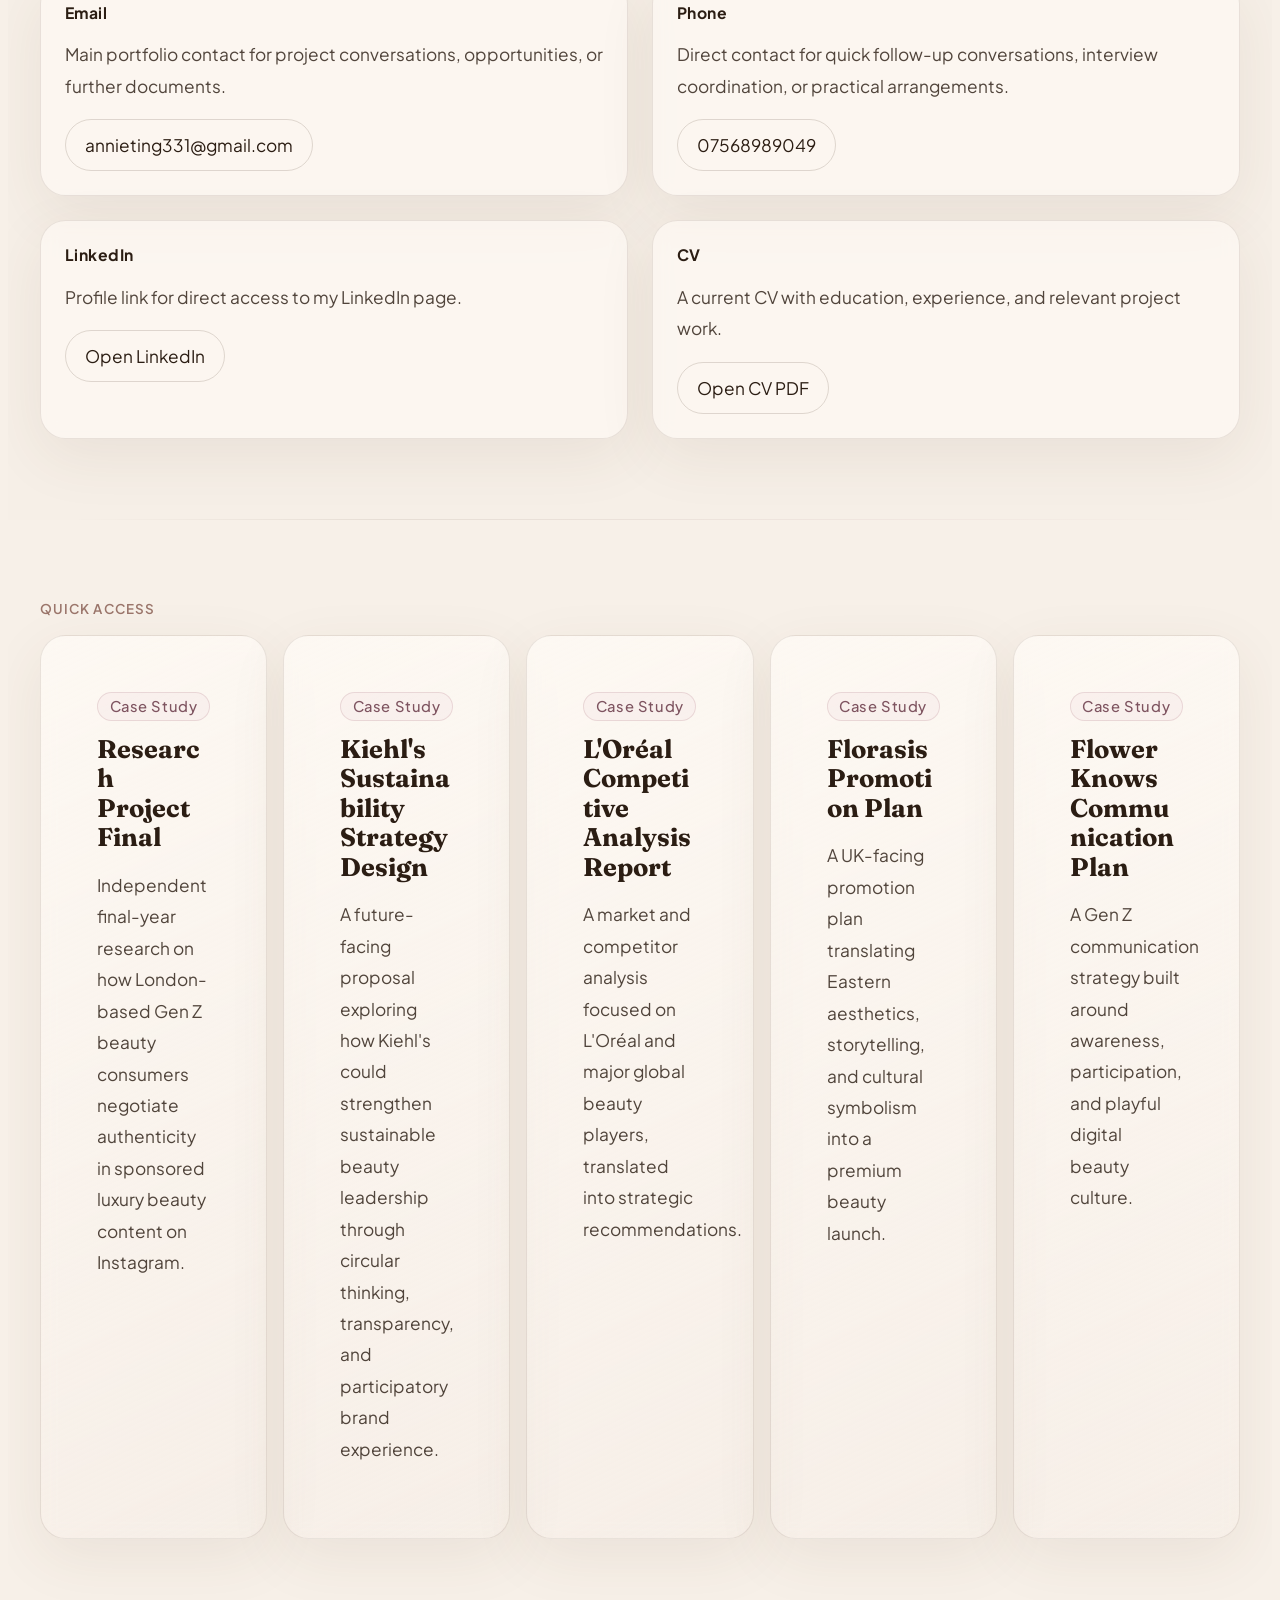
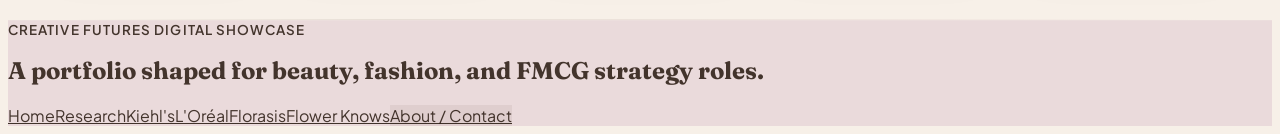
==== commit 1e18ddfc: "Use menu-based mobile nav on project pages" ====
--- a/about-contact.html
+++ b/about-contact.html
@@ -671,6 +671,39 @@
     </div>
   </div>
 </div>
+      <div class="fullscreen-menu">
+        <div class="menu-layout">
+          <div class="menu-links">
+            <a href="index.html" class="menu-brand w-inline-block">
+              <img src="https://cdn.prod.website-files.com/65d7726f7df9f04927689b5a/65d793185e2ffe3d8c1e2c2e_asterisk-fill0-wght400-grad0-opsz24%20(1).svg" loading="lazy" alt="" class="logo-image-default" />
+              <p class="brand-name-text">Ting Yilun</p>
+              <p class="brand-slogan">Creative Futures showcase</p>
+            </a>
+            <div class="menu-main-links">
+              <a href="index.html" class="menu-main-link">Home</a>
+              <a href="research-project.html" class="menu-main-link">Research</a>
+              <a href="kiehls-sustainability.html" class="menu-main-link">Kiehl's</a>
+              <a href="loreal-competitive-analysis.html" class="menu-main-link">L'Oréal</a>
+              <a href="florasis-promotion-plan.html" class="menu-main-link">Florasis</a>
+              <a href="flower-knows-communication-plan.html" class="menu-main-link">Flower Knows</a>
+              <a href="about-contact.html" class="menu-main-link">About / Contact</a>
+            </div>
+            <div class="menu-small-links">
+              <a href="mailto:annieting331@gmail.com" class="menu-small-link">Email</a>
+              <a href="https://www.linkedin.com/in/annie-ting-5a92a1346/" target="_blank" rel="noopener noreferrer" class="menu-small-link">LinkedIn</a>
+              <a href="CV-Ting-Yilun-PIE.pdf" target="_blank" rel="noopener noreferrer" class="menu-small-link">CV</a>
+            </div>
+          </div>
+          <div class="menu-close">
+            <div class="menu-close-button">
+              <img src="https://cdn.prod.website-files.com/65d7726f7df9f04927689b5a/65d8d493cfefdbd77e327ac5_close-fill0-wght600-grad0-opsz24.svg" loading="lazy" alt="" class="icon is-close-icon" />
+              <div class="menu-close-text">Close</div>
+            </div>
+          </div>
+        </div>
+        <div class="menu-background"></div>
+        <div class="menu-delay-for-animation"></div>
+      </div>
       <main id="main-content">
         <div class="portfolio-main">
       <section class="portfolio-section" style="padding-top: 9rem;">
@@ -756,5 +789,29 @@
 <script src="https://cdn.prod.website-files.com/65d7726f7df9f04927689b5a/js/webflow.schunk.0e77e8610c42c2bf.js" type="text/javascript"></script>
 <script src="https://cdn.prod.website-files.com/65d7726f7df9f04927689b5a/js/webflow.schunk.a620015e8640da57.js" type="text/javascript"></script>
 <script src="https://cdn.prod.website-files.com/65d7726f7df9f04927689b5a/js/webflow.faaaf358.60dcd9db4a1deb93.js" type="text/javascript"></script>
+<script>
+  (function() {
+    var btn = document.querySelector('.nav-menu-button');
+    var menu = document.querySelector('.fullscreen-menu');
+    var closeEl = document.querySelector('.menu-close');
+    var background = document.querySelector('.menu-background');
+    if (btn && menu) {
+      btn.addEventListener('click', function() {
+        menu.classList.add('is-open');
+        document.body.style.overflow = 'hidden';
+      });
+    }
+    function closeMenu() {
+      if (!menu) return;
+      menu.classList.remove('is-open');
+      document.body.style.overflow = '';
+    }
+    if (closeEl) closeEl.addEventListener('click', closeMenu);
+    if (background) background.addEventListener('click', closeMenu);
+    document.addEventListener('keydown', function(e) {
+      if (e.key === 'Escape') closeMenu();
+    });
+  })();
+</script>
   </body>
 </html>
--- a/mobile-adapt.css
+++ b/mobile-adapt.css
@@ -51,39 +51,80 @@
 }
 
 @media (max-width: 767px) {
+  body.portfolio-page .nav {
+    position: sticky;
+    top: 0;
+    z-index: 50;
+    background: rgba(247, 240, 232, 0.96);
+    backdrop-filter: blur(12px);
+    border-bottom: 1px solid rgba(91, 69, 52, 0.12);
+  }
+
   body.portfolio-page .nav-menu-button {
-    display: none !important;
+    display: flex !important;
+    position: absolute;
+    left: 0.85rem;
+    top: 50%;
+    z-index: 3;
+    transform: translateY(-50%);
   }
 
   body.portfolio-page .nav-main {
     display: flex !important;
-    flex-direction: column;
-    gap: 0.9rem;
-    grid-template-columns: 1fr !important;
-    padding-block: 1rem 0.35rem;
+    align-items: center;
+    justify-content: center;
+    min-height: 4.4rem;
+    padding: 0.55rem 3.9rem;
   }
 
   body.portfolio-page .nav-main-wrapper,
   body.portfolio-page .nav-main-wrapper.is-on-left,
   body.portfolio-page .portfolio-nav-stack {
-    width: 100% !important;
-    min-width: 0;
+    display: none !important;
   }
 
   body.portfolio-page .nav-brand {
-    order: -1;
+    display: flex !important;
+    align-items: center;
+    justify-content: center;
+    gap: 0.6rem;
     margin-inline: auto;
+    padding: 0;
     text-align: center;
-  }
-
-  body.portfolio-page .portfolio-link-row,
-  body.portfolio-page .portfolio-link-row.is-right,
-  body.portfolio-page .portfolio-utility-row,
-  body.portfolio-page .portfolio-utility-row.is-right {
-    display: flex !important;
-    flex-wrap: wrap;
-    justify-content: center !important;
-    gap: 0.55rem !important;
+    width: auto;
+  }
+
+  body.portfolio-page .nav-brand .logo-image-default {
+    margin: 0 !important;
+    width: 0.95rem;
+    height: 0.95rem;
+  }
+
+  body.portfolio-page .nav-brand .brand-name-text {
+    margin: 0 !important;
+    font-size: 1rem !important;
+    line-height: 1;
+    letter-spacing: 0.08em;
+  }
+
+  body.portfolio-page .nav-brand .brand-slogan {
+    display: none !important;
+  }
+
+  body.portfolio-page .fullscreen-menu {
+    display: none !important;
+  }
+
+  body.portfolio-page .fullscreen-menu.is-open {
+    display: flex !important;
+    position: fixed;
+    inset: 0;
+    z-index: 9999;
+    overflow-y: auto;
+  }
+
+  body.portfolio-page .fullscreen-menu.is-open .menu-close {
+    cursor: pointer;
   }
 
   body.portfolio-page .portfolio-section {
@@ -104,10 +145,6 @@
   body.portfolio-page .large-title {
     font-size: clamp(1.95rem, 8vw, 3rem) !important;
     line-height: 1.05 !important;
-  }
-
-  body.portfolio-page .brand-name-text {
-    font-size: clamp(1.45rem, 7vw, 2.1rem) !important;
   }
 
   body.portfolio-page .brand-slogan,
@@ -127,21 +164,9 @@
     line-height: 1.7 !important;
   }
 
-  body.portfolio-page .nav-main-link,
-  body.portfolio-page .nav-contact-button,
   body.portfolio-page .footer-main-link,
   body.portfolio-page .portfolio-button {
     min-height: 44px !important;
-  }
-
-  body.portfolio-page .nav-main-link {
-    padding: 0.78rem 1rem !important;
-    font-size: 0.94rem !important;
-    letter-spacing: 0.03em !important;
-  }
-
-  body.portfolio-page .nav-contact-button {
-    padding-inline: 1rem !important;
   }
 
   body.portfolio-page .portfolio-actions,
@@ -191,6 +216,15 @@
     display: none !important;
   }
 
+  body:not(.portfolio-page) .nav-brand .brand-slogan {
+    display: none !important;
+  }
+
+  body:not(.portfolio-page) .nav-brand .brand-name-text {
+    font-size: 0.92rem !important;
+    letter-spacing: 0.08em;
+  }
+
   body:not(.portfolio-page) .footer-main-links-wrapper {
     display: grid !important;
     grid-template-columns: repeat(2, minmax(0, 1fr));
@@ -228,17 +262,9 @@
     width: 100% !important;
   }
 
-  body.portfolio-page .portfolio-link-row,
-  body.portfolio-page .portfolio-link-row.is-right,
-  body.portfolio-page .portfolio-utility-row,
-  body.portfolio-page .portfolio-utility-row.is-right {
-    gap: 0.45rem !important;
-  }
-
-  body.portfolio-page .nav-main-link,
-  body.portfolio-page .nav-contact-button {
-    width: 100%;
-    justify-content: center;
+  body.portfolio-page .nav-main {
+    min-height: 4rem;
+    padding-inline: 3.3rem;
   }
 
   body.portfolio-page .portfolio-button,
